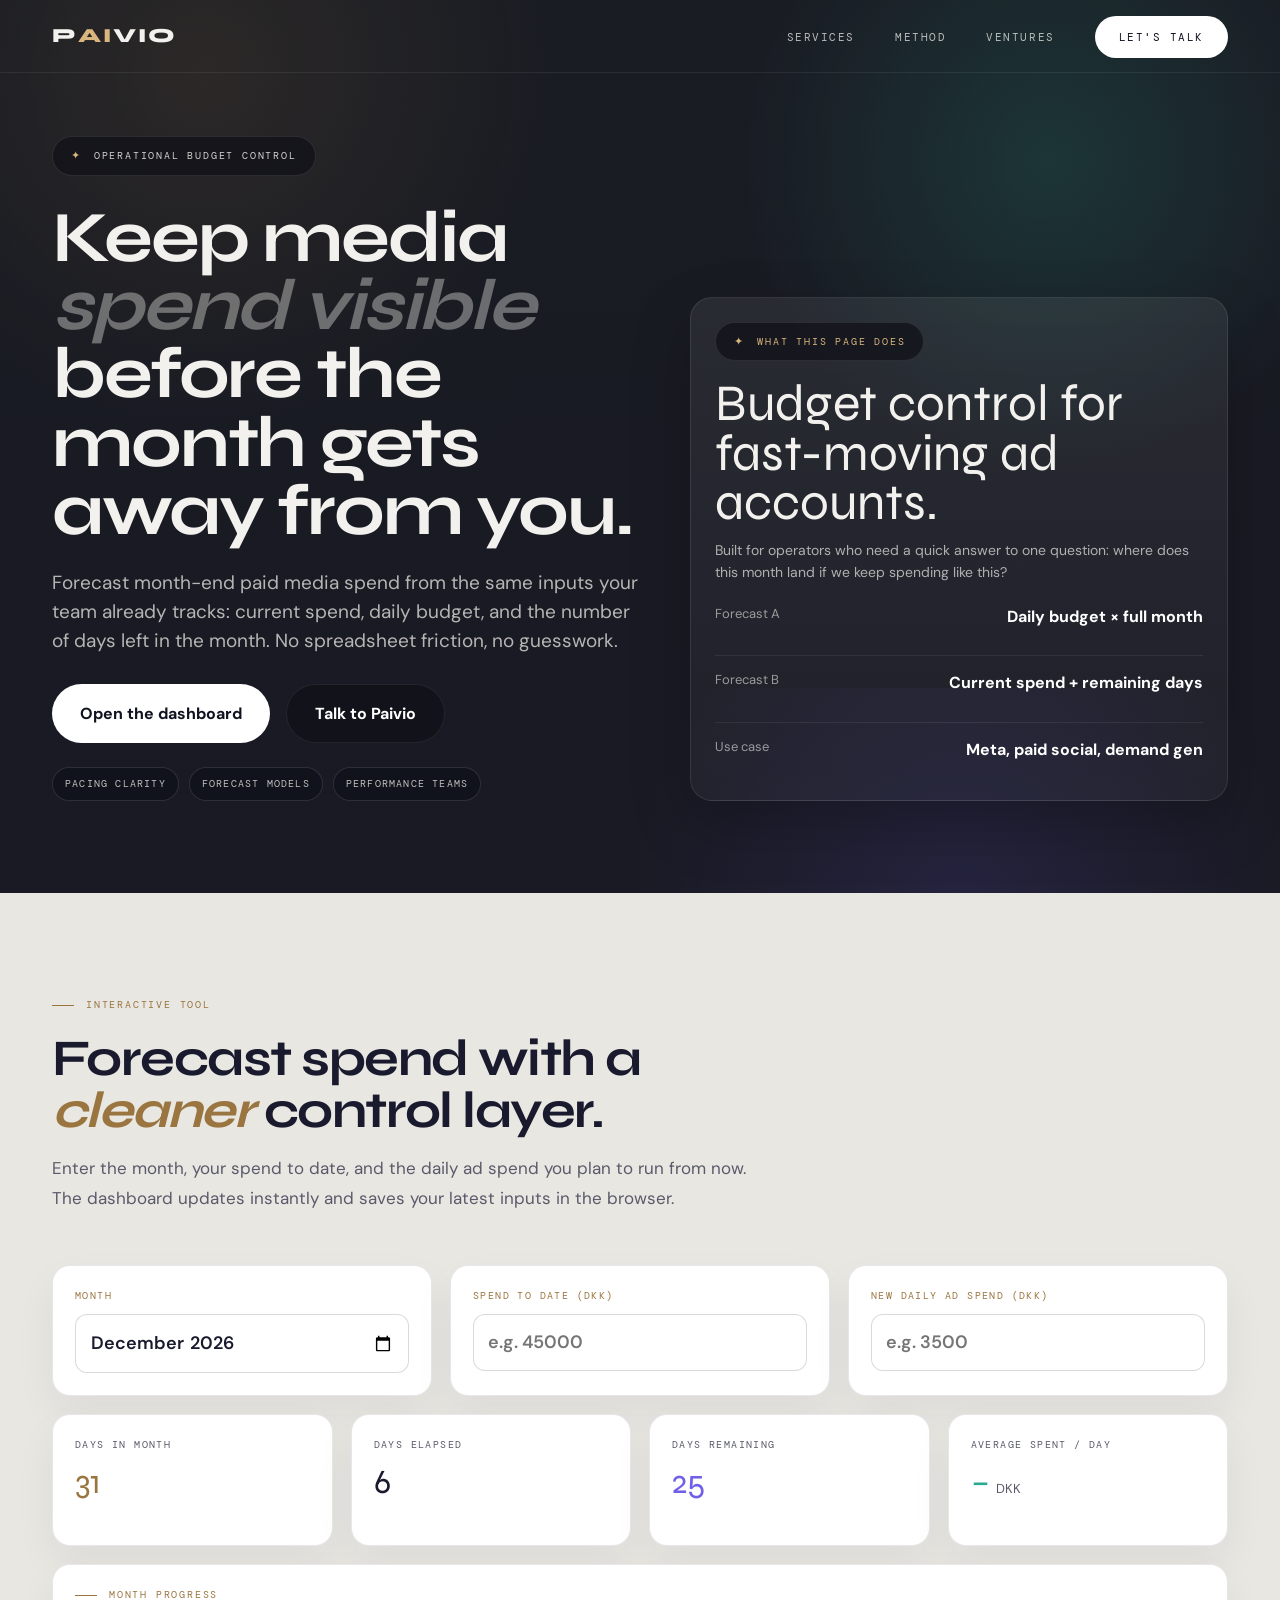
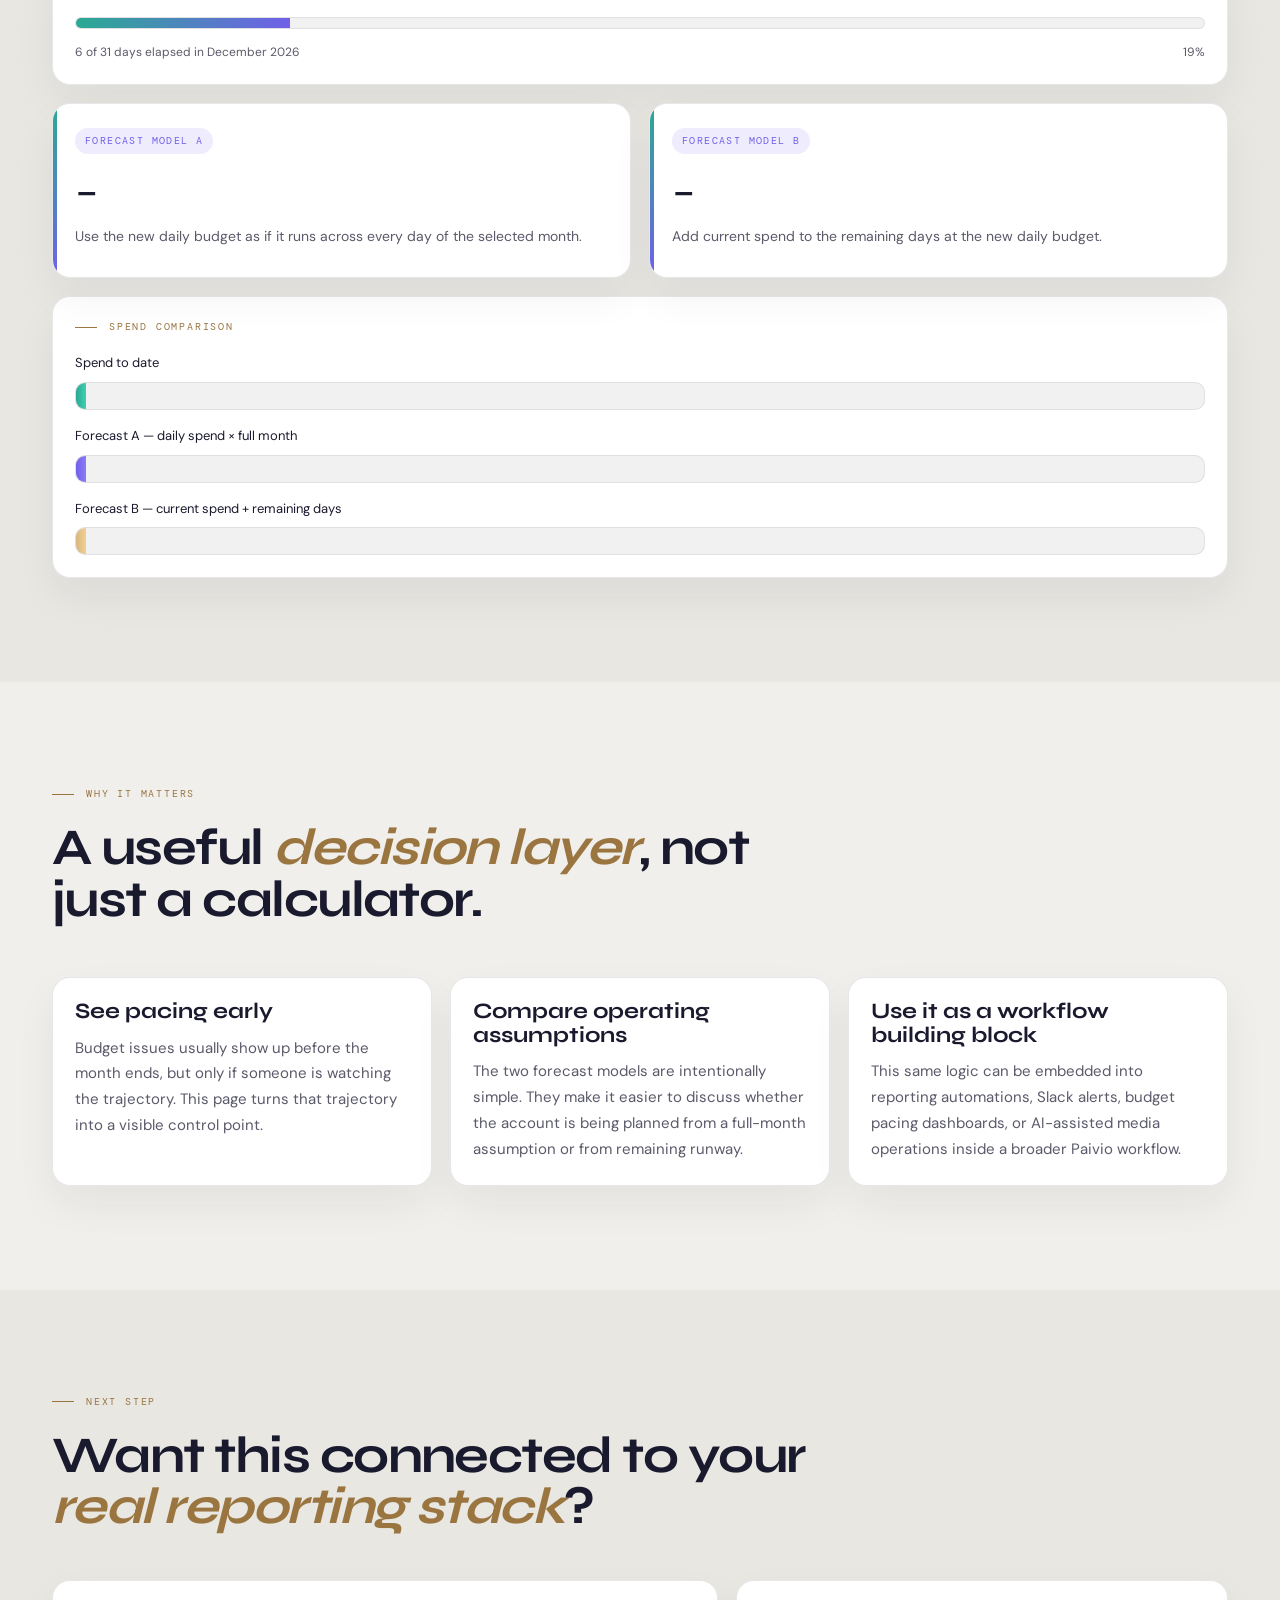
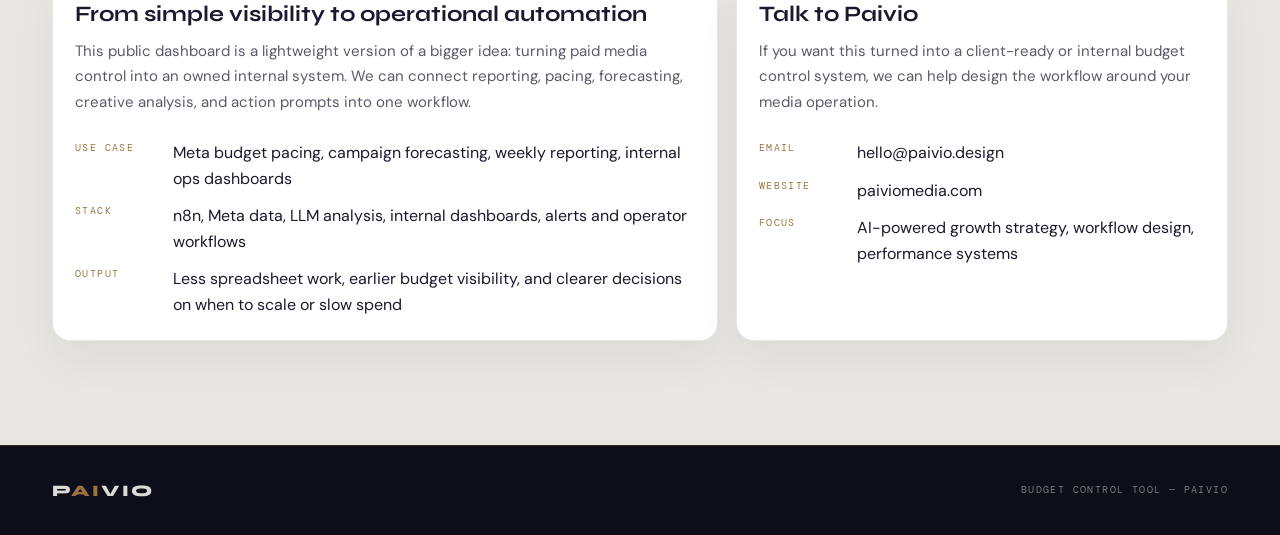
==== budget-control/index.html @ 91449217 "Add branded budget control landing page" ====
<!DOCTYPE html>
<html lang="en">
<head>
<meta charset="UTF-8">
<meta name="viewport" content="width=device-width, initial-scale=1.0">
<title>Budget Control — Paivio</title>
<meta name="description" content="Budget control for performance teams. Forecast month-end spend, compare pacing models, and keep media budgets visible in real time.">
<link rel="preconnect" href="https://fonts.googleapis.com">
<link href="https://fonts.googleapis.com/css2?family=Syne:wght@400;600;700;800&family=DM+Sans:wght@300;400;500;700&family=DM+Mono:wght@300;400&display=swap" rel="stylesheet">
<style>
:root {
  --bg: #f0efeb;
  --surface: #f7f6f1;
  --surface-strong: #ffffff;
  --ink: #1a1a2e;
  --muted: #5a5a6a;
  --line: rgba(26, 26, 46, 0.1);
  --line-strong: rgba(26, 26, 46, 0.16);
  --gold: #9a7540;
  --gold-soft: rgba(154, 117, 64, 0.12);
  --teal: #2aaa92;
  --teal-soft: rgba(42, 170, 146, 0.12);
  --violet: #7060e8;
  --violet-soft: rgba(112, 96, 232, 0.12);
  --rose: #d44f65;
  --rose-soft: rgba(212, 79, 101, 0.12);
  --hero: #10111b;
  --hero-ink: #f2f1ed;
  --hero-muted: rgba(242, 241, 237, 0.72);
}
* { box-sizing: border-box; margin: 0; padding: 0; }
html { scroll-behavior: smooth; }
body {
  font-family: 'DM Sans', sans-serif;
  font-size: 16px;
  line-height: 1.6;
  color: var(--ink);
  background: var(--bg);
}
a { color: inherit; }
nav {
  position: fixed;
  top: 0;
  left: 0;
  right: 0;
  z-index: 200;
  padding: 20px 52px;
  display: flex;
  align-items: center;
  justify-content: space-between;
  border-bottom: 1px solid rgba(242, 241, 237, 0.08);
  transition: background 0.3s, border-color 0.3s, backdrop-filter 0.3s;
}
nav.scrolled {
  background: rgba(240, 239, 235, 0.94);
  backdrop-filter: blur(16px);
  border-color: rgba(0, 0, 0, 0.08);
}
.nav-logo {
  font-family: 'Syne', sans-serif;
  font-weight: 800;
  font-size: 20px;
  letter-spacing: 0.1em;
  text-transform: uppercase;
  text-decoration: none;
  display: flex;
  align-items: center;
}
.logo-rest { color: var(--hero-ink); }
.logo-ai { color: #d9b67d; }
nav.scrolled .logo-rest { color: var(--ink); }
nav.scrolled .logo-ai { color: var(--gold); }
.nav-links {
  list-style: none;
  display: flex;
  align-items: center;
  gap: 40px;
}
.nav-links a {
  font-family: 'DM Mono', monospace;
  font-size: 11px;
  letter-spacing: 0.14em;
  text-transform: uppercase;
  text-decoration: none;
  color: rgba(242, 241, 237, 0.74);
}
.nav-links a:hover { color: #fff; }
nav.scrolled .nav-links a { color: var(--muted); }
nav.scrolled .nav-links a:hover { color: var(--gold); }
.nav-cta {
  background: #fff !important;
  color: #111220 !important;
  padding: 14px 24px;
  border-radius: 999px;
}
.hero {
  min-height: 76vh;
  padding: 136px 52px 92px;
  background:
    radial-gradient(circle at 82% 18%, rgba(42, 170, 146, 0.18), transparent 24%),
    radial-gradient(circle at 16% 8%, rgba(154, 117, 64, 0.14), transparent 26%),
    linear-gradient(180deg, rgba(7, 10, 18, 0.92) 0%, rgba(16, 17, 27, 0.96) 100%);
  color: var(--hero-ink);
  position: relative;
  overflow: hidden;
}
.hero::after {
  content: '';
  position: absolute;
  inset: auto -10% -24% 40%;
  height: 420px;
  background: radial-gradient(circle, rgba(112, 96, 232, 0.14), transparent 68%);
  pointer-events: none;
}
.hero-inner,
.section-inner,
.footer-inner {
  width: 100%;
  max-width: 1280px;
  margin: 0 auto;
  position: relative;
  z-index: 1;
}
.eyebrow,
.section-label {
  font-family: 'DM Mono', monospace;
  font-size: 10px;
  letter-spacing: 0.18em;
  text-transform: uppercase;
}
.eyebrow {
  display: inline-flex;
  align-items: center;
  gap: 12px;
  color: rgba(242, 241, 237, 0.86);
  border: 1px solid rgba(242, 241, 237, 0.1);
  background: rgba(18, 18, 25, 0.76);
  border-radius: 999px;
  padding: 10px 18px;
  margin-bottom: 28px;
}
.eyebrow::before {
  content: '✦';
  color: #d9b67d;
  font-size: 11px;
}
.hero-grid {
  display: grid;
  grid-template-columns: minmax(0, 1.05fr) minmax(320px, 0.95fr);
  gap: 44px;
  align-items: end;
}
.hero-copy h1 {
  font-family: 'Syne', sans-serif;
  font-size: clamp(40px, 5.7vw, 72px);
  line-height: 0.95;
  letter-spacing: -0.03em;
  max-width: 780px;
  margin-bottom: 22px;
}
.hero-copy h1 em {
  font-style: italic;
  color: rgba(242, 241, 237, 0.38);
}
.hero-copy p {
  max-width: 700px;
  font-size: 19px;
  line-height: 1.55;
  color: var(--hero-muted);
  margin-bottom: 28px;
}
.hero-actions {
  display: flex;
  flex-wrap: wrap;
  gap: 16px;
  margin-bottom: 24px;
}
.btn-primary,
.btn-secondary {
  display: inline-flex;
  align-items: center;
  justify-content: center;
  gap: 10px;
  text-decoration: none;
  border-radius: 999px;
  padding: 16px 28px;
  font-weight: 700;
}
.btn-primary {
  background: #fff;
  color: #111220;
}
.btn-secondary {
  background: rgba(18, 18, 25, 0.86);
  color: #fff;
  border: 1px solid rgba(242, 241, 237, 0.08);
}
.hero-notes {
  display: flex;
  flex-wrap: wrap;
  gap: 10px;
}
.note-chip {
  font-family: 'DM Mono', monospace;
  font-size: 10px;
  letter-spacing: 0.12em;
  text-transform: uppercase;
  color: rgba(242, 241, 237, 0.78);
  border: 1px solid rgba(242, 241, 237, 0.12);
  background: rgba(9, 11, 20, 0.42);
  border-radius: 999px;
  padding: 8px 12px;
}
.hero-panel {
  background: linear-gradient(180deg, rgba(255, 255, 255, 0.07), rgba(255, 255, 255, 0.03));
  border: 1px solid rgba(242, 241, 237, 0.1);
  border-radius: 22px;
  padding: 24px;
  box-shadow: 0 24px 60px rgba(0, 0, 0, 0.22);
}
.panel-kicker {
  color: #d9b67d;
  margin-bottom: 14px;
}
.panel-value {
  font-family: 'Syne', sans-serif;
  font-size: clamp(40px, 4vw, 54px);
  line-height: 0.96;
  margin-bottom: 12px;
}
.panel-copy {
  color: rgba(242, 241, 237, 0.68);
  font-size: 14px;
  margin-bottom: 20px;
}
.panel-stack {
  display: grid;
  gap: 12px;
}
.panel-metric {
  display: grid;
  grid-template-columns: 1fr auto;
  gap: 12px;
  padding: 14px 0;
  border-top: 1px solid rgba(242, 241, 237, 0.08);
}
.panel-metric:first-child { border-top: 0; padding-top: 0; }
.panel-metric span:first-child {
  color: rgba(242, 241, 237, 0.58);
  font-size: 13px;
}
.panel-metric span:last-child {
  font-weight: 700;
  color: #fff;
}
.section {
  padding: 104px 52px;
}
.section-alt {
  background: #e8e7e2;
}
.section-label {
  color: var(--gold);
  display: flex;
  align-items: center;
  gap: 12px;
  margin-bottom: 20px;
}
.section-label::before {
  content: '';
  width: 22px;
  height: 1px;
  background: var(--gold);
}
.section-title {
  font-family: 'Syne', sans-serif;
  font-size: clamp(34px, 4vw, 54px);
  line-height: 1;
  letter-spacing: -0.03em;
  max-width: 760px;
}
.section-title em {
  font-style: italic;
  color: var(--gold);
}
.section-intro {
  max-width: 720px;
  margin-top: 18px;
  color: var(--muted);
  font-size: 17px;
  line-height: 1.75;
}
.tool-shell {
  margin-top: 52px;
  display: grid;
  gap: 18px;
}
.grid-3 {
  display: grid;
  grid-template-columns: repeat(3, minmax(0, 1fr));
  gap: 18px;
}
.grid-4 {
  display: grid;
  grid-template-columns: repeat(4, minmax(0, 1fr));
  gap: 18px;
}
.card {
  background: var(--surface-strong);
  border: 1px solid var(--line);
  border-radius: 18px;
  padding: 22px;
  box-shadow: 0 18px 40px rgba(26, 26, 46, 0.06);
}
.card-label {
  display: block;
  font-family: 'DM Mono', monospace;
  font-size: 10px;
  letter-spacing: 0.14em;
  text-transform: uppercase;
  color: var(--gold);
  margin-bottom: 10px;
}
.input {
  width: 100%;
  border: 1px solid var(--line-strong);
  background: #fff;
  border-radius: 12px;
  padding: 13px 14px;
  font: inherit;
  font-size: 18px;
  font-weight: 600;
  color: var(--ink);
  outline: none;
}
.input:focus {
  border-color: var(--teal);
  box-shadow: 0 0 0 4px rgba(42, 170, 146, 0.12);
}
.metric-card {
  min-height: 132px;
}
.metric-k {
  font-family: 'DM Mono', monospace;
  font-size: 10px;
  letter-spacing: 0.14em;
  text-transform: uppercase;
  color: var(--muted);
}
.metric-v {
  font-family: 'Syne', sans-serif;
  font-size: 34px;
  line-height: 1;
  margin-top: 12px;
}
.metric-v.teal { color: var(--teal); }
.metric-v.gold { color: var(--gold); }
.metric-v.violet { color: var(--violet); }
.metric-v.rose { color: var(--rose); }
.metric-u {
  font-size: 13px;
  color: var(--muted);
  margin-left: 6px;
  font-family: 'DM Sans', sans-serif;
}
.progress-card {
  display: grid;
  gap: 14px;
}
.bar {
  height: 12px;
  background: rgba(26, 26, 46, 0.06);
  border-radius: 999px;
  overflow: hidden;
  border: 1px solid rgba(26, 26, 46, 0.08);
}
.bar > span {
  display: block;
  height: 100%;
  width: 0;
  background: linear-gradient(90deg, var(--teal), var(--violet));
  transition: width 0.35s ease;
}
.progress-meta {
  display: flex;
  justify-content: space-between;
  gap: 16px;
  font-size: 12px;
  color: var(--muted);
}
.forecast-grid {
  display: grid;
  grid-template-columns: repeat(2, minmax(0, 1fr));
  gap: 18px;
}
.forecast-card {
  position: relative;
  overflow: hidden;
}
.forecast-card::before {
  content: '';
  position: absolute;
  inset: 0 auto 0 0;
  width: 4px;
  background: linear-gradient(180deg, var(--teal), var(--violet));
}
.model-pill {
  display: inline-block;
  font-family: 'DM Mono', monospace;
  font-size: 10px;
  letter-spacing: 0.14em;
  text-transform: uppercase;
  color: var(--violet);
  background: var(--violet-soft);
  border-radius: 999px;
  padding: 5px 10px;
  margin-bottom: 18px;
}
.forecast-value {
  font-family: 'Syne', sans-serif;
  font-size: 42px;
  line-height: 0.96;
  margin-bottom: 12px;
}
.forecast-copy,
.forecast-formula {
  color: var(--muted);
  font-size: 14px;
  line-height: 1.6;
}
.forecast-formula {
  margin-top: 8px;
}
.compare-card .compare-row + .compare-row { margin-top: 16px; }
.compare-label {
  font-size: 13px;
  color: var(--ink);
  margin-bottom: 8px;
}
.compare-track {
  height: 28px;
  border-radius: 10px;
  background: rgba(26, 26, 46, 0.06);
  overflow: hidden;
  border: 1px solid rgba(26, 26, 46, 0.08);
}
.compare-fill {
  height: 100%;
  width: 0;
  display: flex;
  align-items: center;
  justify-content: flex-end;
  padding-right: 10px;
  font-size: 12px;
  font-weight: 700;
  transition: width 0.4s ease;
}
.compare-fill.c1 { background: linear-gradient(90deg, #2aaa92, #3ecfb2); color: #08241f; }
.compare-fill.c2 { background: linear-gradient(90deg, #7060e8, #8b7cf8); color: #fff; }
.compare-fill.c3 { background: linear-gradient(90deg, #d9b67d, #f0cf94); color: #3d2c14; }
.info-grid {
  margin-top: 52px;
  display: grid;
  grid-template-columns: repeat(3, minmax(0, 1fr));
  gap: 18px;
}
.info-card h3,
.contact-card h3 {
  font-family: 'Syne', sans-serif;
  font-size: 22px;
  line-height: 1.08;
  margin-bottom: 12px;
}
.info-card p,
.contact-card p {
  color: var(--muted);
  font-size: 15px;
  line-height: 1.72;
}
.contact-grid {
  margin-top: 48px;
  display: grid;
  grid-template-columns: minmax(0, 1.15fr) minmax(320px, 0.85fr);
  gap: 18px;
}
.contact-card {
  min-height: 100%;
}
.contact-lines {
  margin-top: 24px;
  display: grid;
  gap: 12px;
}
.contact-line {
  display: grid;
  grid-template-columns: 84px 1fr;
  gap: 14px;
  align-items: start;
}
.contact-line span:first-child {
  font-family: 'DM Mono', monospace;
  font-size: 10px;
  letter-spacing: 0.14em;
  text-transform: uppercase;
  color: var(--gold);
}
.contact-line a {
  text-decoration: none;
}
.footer {
  background: #0e0e1a;
  color: rgba(242, 241, 237, 0.48);
  border-top: 1px solid rgba(176, 141, 87, 0.2);
  padding: 32px 52px;
}
.footer-inner {
  display: flex;
  align-items: center;
  justify-content: space-between;
  gap: 24px;
}
.footer-mark {
  font-family: 'Syne', sans-serif;
  font-weight: 800;
  font-size: 16px;
  letter-spacing: 0.12em;
  text-transform: uppercase;
}
.footer-mark .r { color: rgba(242, 241, 237, 0.9); }
.footer-mark .a { color: var(--gold); }
.footer-copy {
  font-family: 'DM Mono', monospace;
  font-size: 10px;
  letter-spacing: 0.14em;
  text-transform: uppercase;
}
@media (max-width: 1024px) {
  .hero-grid,
  .contact-grid,
  .forecast-grid,
  .grid-3,
  .grid-4,
  .info-grid {
    grid-template-columns: 1fr;
  }
}
@media (max-width: 900px) {
  nav { padding: 16px 24px; }
  .nav-links { display: none; }
  .hero, .section { padding-left: 24px; padding-right: 24px; }
  .hero { padding-top: 112px; }
  .footer { padding: 28px 24px; }
  .hero-actions { flex-direction: column; align-items: flex-start; }
  .footer-inner { flex-direction: column; align-items: flex-start; }
  .contact-line { grid-template-columns: 1fr; gap: 4px; }
}
</style>
</head>
<body>
<nav id="nav">
  <a href="/" class="nav-logo">
    <span class="logo-rest">P</span><span class="logo-ai">AI</span><span class="logo-rest">VIO</span>
  </a>
  <ul class="nav-links">
    <li><a href="/#services">Services</a></li>
    <li><a href="/#method">Method</a></li>
    <li><a href="/#ventures">Ventures</a></li>
    <li><a href="/#contact" class="nav-cta">Let's talk</a></li>
  </ul>
</nav>

<section class="hero">
  <div class="hero-inner hero-grid">
    <div class="hero-copy">
      <div class="eyebrow">Operational Budget Control</div>
      <h1>Keep media <em>spend visible</em> before the month gets away from you.</h1>
      <p>Forecast month-end paid media spend from the same inputs your team already tracks: current spend, daily budget, and the number of days left in the month. No spreadsheet friction, no guesswork.</p>
      <div class="hero-actions">
        <a href="#calculator" class="btn-primary">Open the dashboard</a>
        <a href="/#contact" class="btn-secondary">Talk to Paivio</a>
      </div>
      <div class="hero-notes">
        <span class="note-chip">Pacing clarity</span>
        <span class="note-chip">Forecast models</span>
        <span class="note-chip">Performance teams</span>
      </div>
    </div>
    <div class="hero-panel">
      <div class="panel-kicker eyebrow" style="margin-bottom: 18px;">What this page does</div>
      <div class="panel-value">Budget control for fast-moving ad accounts.</div>
      <p class="panel-copy">Built for operators who need a quick answer to one question: where does this month land if we keep spending like this?</p>
      <div class="panel-stack">
        <div class="panel-metric"><span>Forecast A</span><span>Daily budget × full month</span></div>
        <div class="panel-metric"><span>Forecast B</span><span>Current spend + remaining days</span></div>
        <div class="panel-metric"><span>Use case</span><span>Meta, paid social, demand gen</span></div>
      </div>
    </div>
  </div>
</section>

<section class="section section-alt" id="calculator">
  <div class="section-inner">
    <div class="section-label">Interactive Tool</div>
    <h2 class="section-title">Forecast spend with a <em>cleaner</em> control layer.</h2>
    <p class="section-intro">Enter the month, your spend to date, and the daily ad spend you plan to run from now. The dashboard updates instantly and saves your latest inputs in the browser.</p>

    <div class="tool-shell">
      <div class="grid-3">
        <div class="card">
          <label class="card-label" for="month">Month</label>
          <input class="input" type="month" id="month">
        </div>
        <div class="card">
          <label class="card-label" for="spent">Spend to date (DKK)</label>
          <input class="input" type="number" id="spent" min="0" step="100" placeholder="e.g. 45000">
        </div>
        <div class="card">
          <label class="card-label" for="daily">New daily ad spend (DKK)</label>
          <input class="input" type="number" id="daily" min="0" step="100" placeholder="e.g. 3500">
        </div>
      </div>

      <div class="grid-4">
        <div class="card metric-card">
          <div class="metric-k">Days in month</div>
          <div class="metric-v gold" id="daysTotal">–</div>
        </div>
        <div class="card metric-card">
          <div class="metric-k">Days elapsed</div>
          <div class="metric-v" id="daysGone">–</div>
        </div>
        <div class="card metric-card">
          <div class="metric-k">Days remaining</div>
          <div class="metric-v violet" id="daysLeft">–</div>
        </div>
        <div class="card metric-card">
          <div class="metric-k">Average spent / day</div>
          <div class="metric-v teal"><span id="perDay">–</span><span class="metric-u">DKK</span></div>
        </div>
      </div>

      <div class="card progress-card">
        <div class="section-label" style="margin-bottom: 0;">Month Progress</div>
        <div class="bar"><span id="progFill"></span></div>
        <div class="progress-meta"><span id="progText">Select a month to begin</span><span id="progPct"></span></div>
      </div>

      <div class="forecast-grid">
        <div class="card forecast-card">
          <span class="model-pill">Forecast Model A</span>
          <div class="forecast-value" id="projA">–</div>
          <p class="forecast-copy">Use the new daily budget as if it runs across every day of the selected month.</p>
          <p class="forecast-formula" id="projAformula"></p>
        </div>
        <div class="card forecast-card">
          <span class="model-pill">Forecast Model B</span>
          <div class="forecast-value" id="projB">–</div>
          <p class="forecast-copy">Add current spend to the remaining days at the new daily budget.</p>
          <p class="forecast-formula" id="projBformula"></p>
        </div>
      </div>

      <div class="card compare-card">
        <div class="section-label" style="margin-bottom: 18px;">Spend Comparison</div>
        <div class="compare-row">
          <div class="compare-label">Spend to date</div>
          <div class="compare-track"><div class="compare-fill c1" id="barSpent"></div></div>
        </div>
        <div class="compare-row">
          <div class="compare-label">Forecast A — daily spend × full month</div>
          <div class="compare-track"><div class="compare-fill c2" id="barA"></div></div>
        </div>
        <div class="compare-row">
          <div class="compare-label">Forecast B — current spend + remaining days</div>
          <div class="compare-track"><div class="compare-fill c3" id="barB"></div></div>
        </div>
      </div>
    </div>
  </div>
</section>

<section class="section">
  <div class="section-inner">
    <div class="section-label">Why It Matters</div>
    <h2 class="section-title">A useful <em>decision layer</em>, not just a calculator.</h2>
    <div class="info-grid">
      <div class="card info-card">
        <h3>See pacing early</h3>
        <p>Budget issues usually show up before the month ends, but only if someone is watching the trajectory. This page turns that trajectory into a visible control point.</p>
      </div>
      <div class="card info-card">
        <h3>Compare operating assumptions</h3>
        <p>The two forecast models are intentionally simple. They make it easier to discuss whether the account is being planned from a full-month assumption or from remaining runway.</p>
      </div>
      <div class="card info-card">
        <h3>Use it as a workflow building block</h3>
        <p>This same logic can be embedded into reporting automations, Slack alerts, budget pacing dashboards, or AI-assisted media operations inside a broader Paivio workflow.</p>
      </div>
    </div>
  </div>
</section>

<section class="section section-alt">
  <div class="section-inner">
    <div class="section-label">Next Step</div>
    <h2 class="section-title">Want this connected to your <em>real reporting stack</em>?</h2>
    <div class="contact-grid">
      <div class="card contact-card">
        <h3>From simple visibility to operational automation</h3>
        <p>This public dashboard is a lightweight version of a bigger idea: turning paid media control into an owned internal system. We can connect reporting, pacing, forecasting, creative analysis, and action prompts into one workflow.</p>
        <div class="contact-lines">
          <div class="contact-line"><span>Use case</span><span>Meta budget pacing, campaign forecasting, weekly reporting, internal ops dashboards</span></div>
          <div class="contact-line"><span>Stack</span><span>n8n, Meta data, LLM analysis, internal dashboards, alerts and operator workflows</span></div>
          <div class="contact-line"><span>Output</span><span>Less spreadsheet work, earlier budget visibility, and clearer decisions on when to scale or slow spend</span></div>
        </div>
      </div>
      <div class="card contact-card">
        <h3>Talk to Paivio</h3>
        <p>If you want this turned into a client-ready or internal budget control system, we can help design the workflow around your media operation.</p>
        <div class="contact-lines">
          <div class="contact-line"><span>Email</span><a href="mailto:hello@paivio.design">hello@paivio.design</a></div>
          <div class="contact-line"><span>Website</span><a href="/">paiviomedia.com</a></div>
          <div class="contact-line"><span>Focus</span><span>AI-powered growth strategy, workflow design, performance systems</span></div>
        </div>
      </div>
    </div>
  </div>
</section>

<footer class="footer">
  <div class="footer-inner">
    <div class="footer-mark"><span class="r">P</span><span class="a">AI</span><span class="r">VIO</span></div>
    <div class="footer-copy">Budget Control Tool — Paivio</div>
  </div>
</footer>

<script>
const $ = id => document.getElementById(id);
const fmt = n => isFinite(n) ? Math.round(n).toLocaleString('da-DK') : '–';
const monthNames = ['January','February','March','April','May','June','July','August','September','October','November','December'];
const today = new Date();
const store = key => { try { return localStorage.getItem(key); } catch (e) { return null; } };
const save = (key, value) => { try { localStorage.setItem(key, value); } catch (e) {} };
function daysInMonth(year, monthIndex) { return new Date(year, monthIndex + 1, 0).getDate(); }
function compute() {
  const monthValue = $('month').value;
  const spent = parseFloat($('spent').value);
  const daily = parseFloat($('daily').value);
  save('bc_month', monthValue);
  save('bc_spent', $('spent').value);
  save('bc_daily', $('daily').value);
  if (!monthValue) return;
  const [year, month] = monthValue.split('-').map(Number);
  const monthIndex = month - 1;
  const total = daysInMonth(year, monthIndex);
  const isSameMonth = year === today.getFullYear() && monthIndex === today.getMonth();
  const isPastMonth = year < today.getFullYear() || (year === today.getFullYear() && monthIndex < today.getMonth());
  let elapsed = 0;
  if (isSameMonth) elapsed = today.getDate();
  else if (isPastMonth) elapsed = total;
  const remaining = total - elapsed;
  $('daysTotal').textContent = total;
  $('daysGone').textContent = elapsed;
  $('daysLeft').textContent = remaining;
  const perDay = isFinite(spent) && elapsed > 0 ? spent / elapsed : NaN;
  $('perDay').textContent = isFinite(perDay) ? fmt(perDay) : '–';
  const pct = total ? Math.round((elapsed / total) * 100) : 0;
  $('progFill').style.width = pct + '%';
  $('progPct').textContent = pct + '%';
  $('progText').textContent = `${elapsed} of ${total} days elapsed in ${monthNames[monthIndex]} ${year}`;
  const projA = isFinite(daily) ? daily * total : NaN;
  const projB = isFinite(spent) && isFinite(daily) ? spent + (daily * remaining) : NaN;
  $('projA').textContent = isFinite(projA) ? fmt(projA) + ' DKK' : '–';
  $('projB').textContent = isFinite(projB) ? fmt(projB) + ' DKK' : '–';
  $('projAformula').textContent = isFinite(daily) ? `${fmt(daily)} DKK × ${total} days` : '';
  $('projBformula').textContent = isFinite(spent) && isFinite(daily) ? `${fmt(spent)} DKK + ${fmt(daily)} DKK × ${remaining} days` : '';
  const values = [isFinite(spent) ? spent : 0, isFinite(projA) ? projA : 0, isFinite(projB) ? projB : 0];
  const max = Math.max(...values, 1);
  const setBar = (el, val) => {
    el.style.width = Math.max((val / max) * 100, 0) + '%';
    el.textContent = val > 0 ? fmt(val) + ' DKK' : '';
  };
  setBar($('barSpent'), values[0]);
  setBar($('barA'), values[1]);
  setBar($('barB'), values[2]);
}
$('month').value = store('bc_month') || `${today.getFullYear()}-${String(today.getMonth() + 1).padStart(2, '0')}`;
if (store('bc_spent') !== null) $('spent').value = store('bc_spent');
if (store('bc_daily') !== null) $('daily').value = store('bc_daily');
['month', 'spent', 'daily'].forEach(id => $(id).addEventListener('input', compute));
compute();
window.addEventListener('scroll', () => document.getElementById('nav').classList.toggle('scrolled', scrollY > 60));
</script>
</body>
</html>
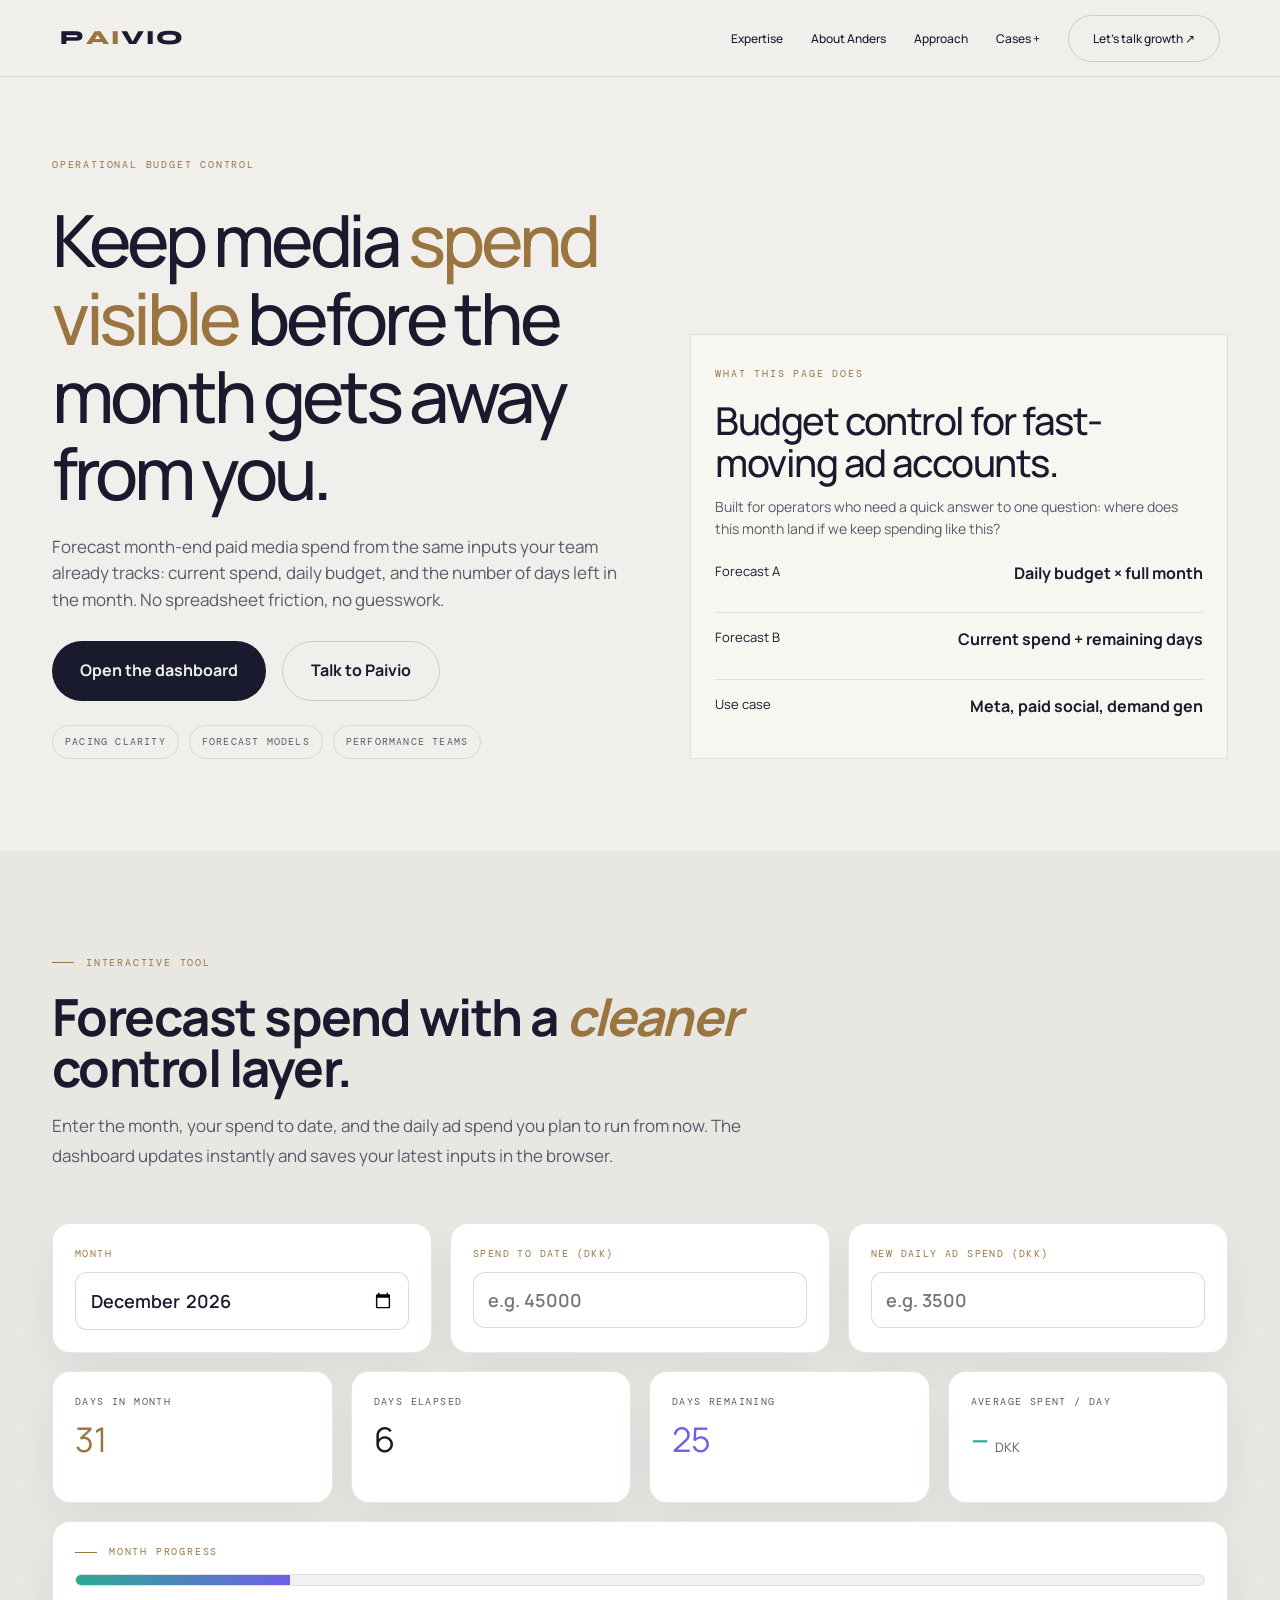
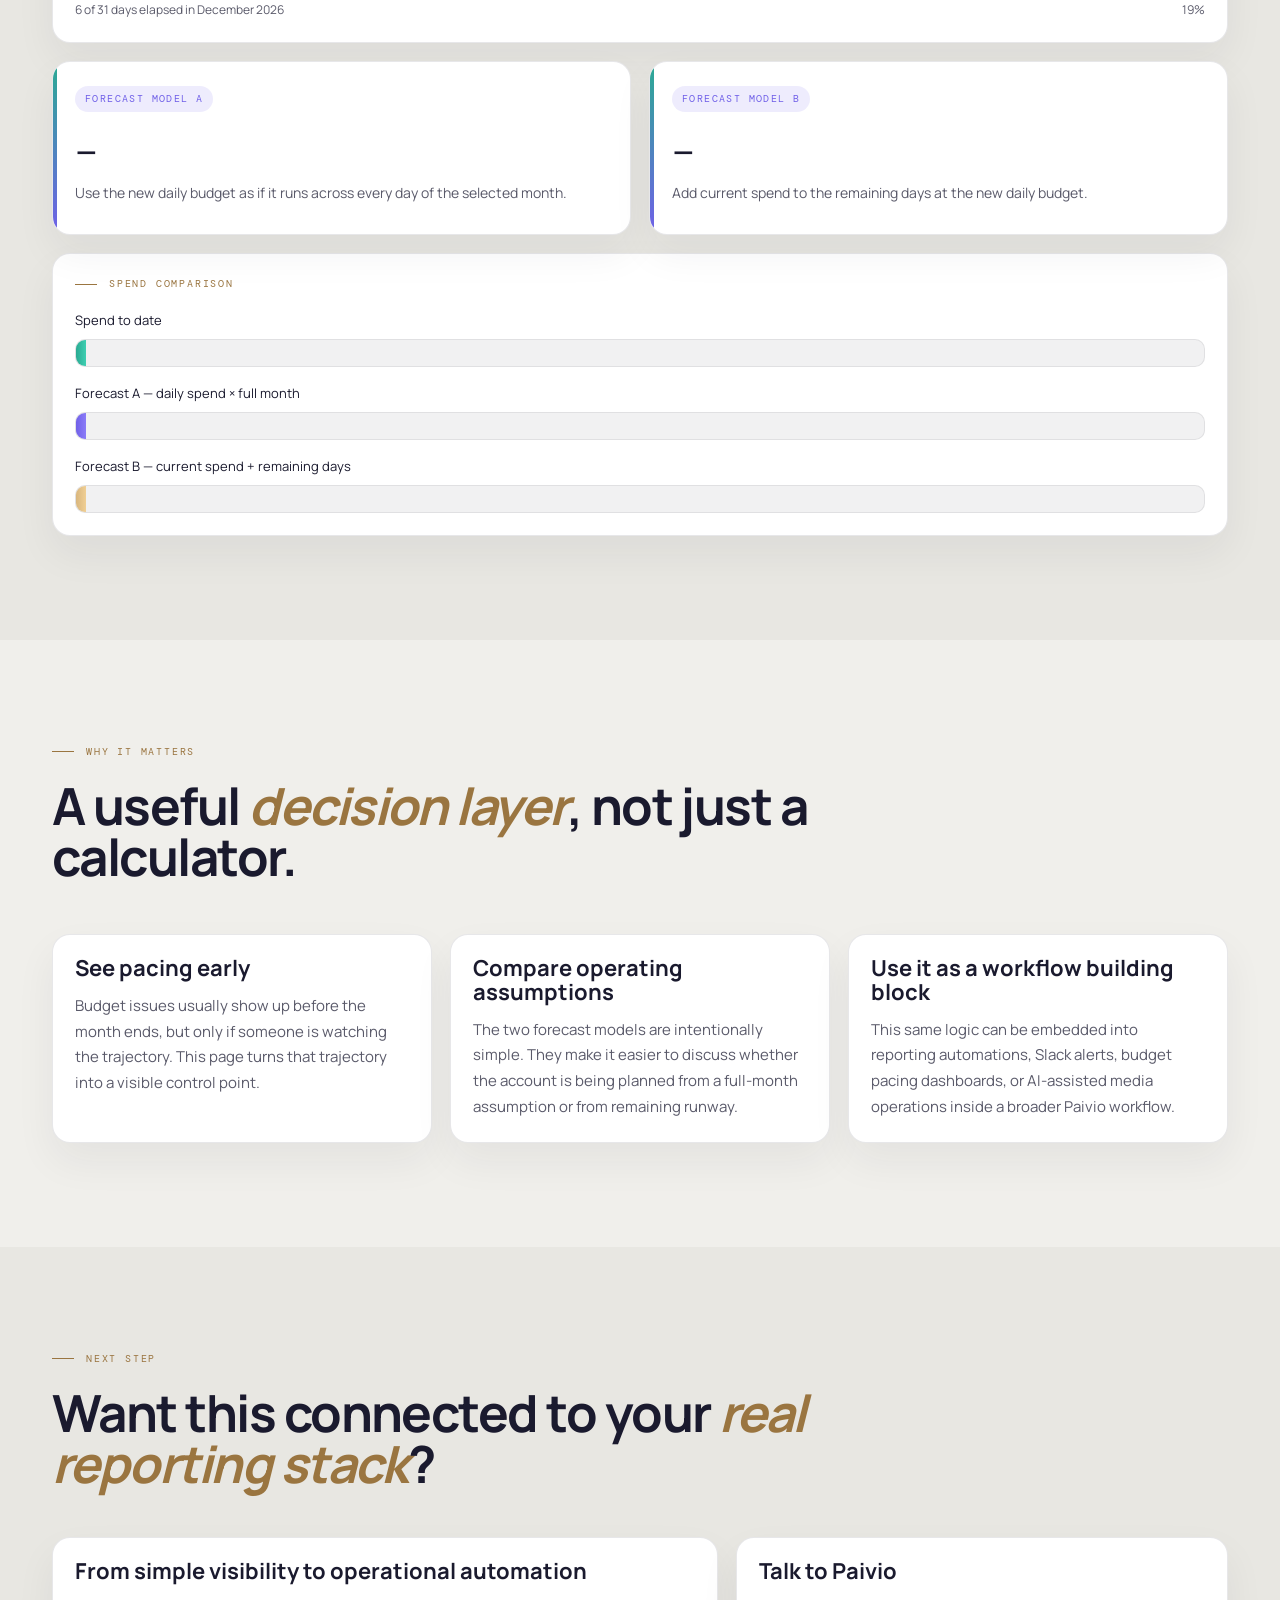
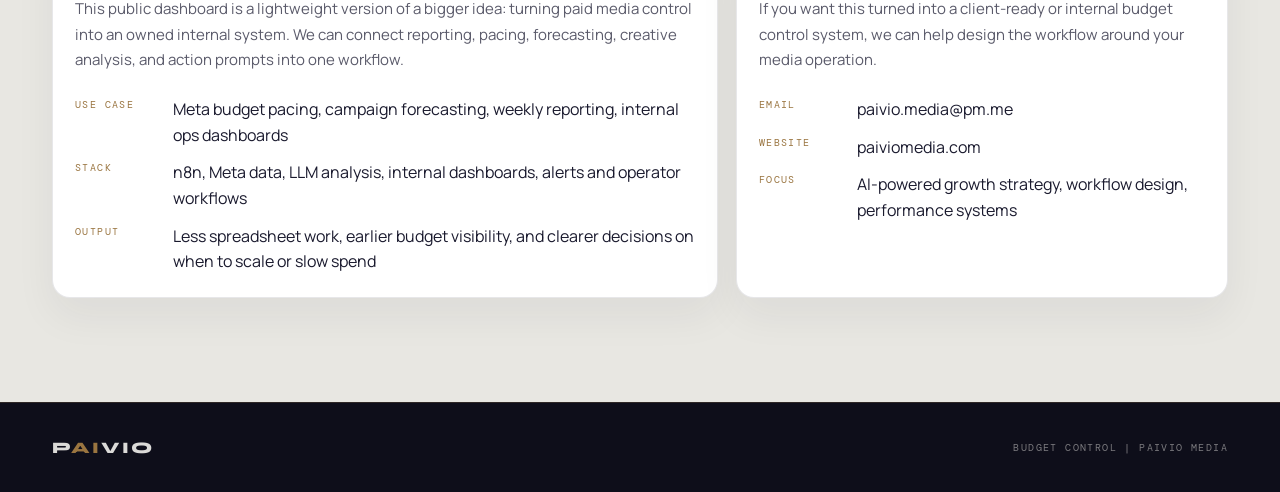
==== commit 9568905d: "Align Budget Control navigation, typography and contact details with Paivio Media" ====
--- a/budget-control/index.html
+++ b/budget-control/index.html
@@ -3,10 +3,10 @@
 <head>
 <meta charset="UTF-8">
 <meta name="viewport" content="width=device-width, initial-scale=1.0">
-<title>Budget Control — Paivio</title>
+<title>Budget Control | Paivio Media</title>
 <meta name="description" content="Budget control for performance teams. Forecast month-end spend, compare pacing models, and keep media budgets visible in real time.">
 <link rel="preconnect" href="https://fonts.googleapis.com">
-<link href="https://fonts.googleapis.com/css2?family=Syne:wght@400;600;700;800&family=DM+Sans:wght@300;400;500;700&family=DM+Mono:wght@300;400&display=swap" rel="stylesheet">
+<link href="https://fonts.googleapis.com/css2?family=Syne:wght@800&family=Manrope:wght@400;500;600;700;800&family=DM+Mono:wght@300;400&display=swap" rel="stylesheet">
 <style>
 :root {
   --bg: #f0efeb;
@@ -31,7 +31,7 @@
 * { box-sizing: border-box; margin: 0; padding: 0; }
 html { scroll-behavior: smooth; }
 body {
-  font-family: 'DM Sans', sans-serif;
+  font-family: 'Manrope', sans-serif;
   font-size: 16px;
   line-height: 1.6;
   color: var(--ink);
@@ -57,7 +57,7 @@
   border-color: rgba(0, 0, 0, 0.08);
 }
 .nav-logo {
-  font-family: 'Syne', sans-serif;
+  font-family: 'Manrope', sans-serif;
   font-weight: 800;
   font-size: 20px;
   letter-spacing: 0.1em;
@@ -151,7 +151,7 @@
   align-items: end;
 }
 .hero-copy h1 {
-  font-family: 'Syne', sans-serif;
+  font-family: 'Manrope', sans-serif;
   font-size: clamp(40px, 5.7vw, 72px);
   line-height: 0.95;
   letter-spacing: -0.03em;
@@ -223,7 +223,7 @@
   margin-bottom: 14px;
 }
 .panel-value {
-  font-family: 'Syne', sans-serif;
+  font-family: 'Manrope', sans-serif;
   font-size: clamp(40px, 4vw, 54px);
   line-height: 0.96;
   margin-bottom: 12px;
@@ -273,7 +273,7 @@
   background: var(--gold);
 }
 .section-title {
-  font-family: 'Syne', sans-serif;
+  font-family: 'Manrope', sans-serif;
   font-size: clamp(34px, 4vw, 54px);
   line-height: 1;
   letter-spacing: -0.03em;
@@ -348,7 +348,7 @@
   color: var(--muted);
 }
 .metric-v {
-  font-family: 'Syne', sans-serif;
+  font-family: 'Manrope', sans-serif;
   font-size: 34px;
   line-height: 1;
   margin-top: 12px;
@@ -361,7 +361,7 @@
   font-size: 13px;
   color: var(--muted);
   margin-left: 6px;
-  font-family: 'DM Sans', sans-serif;
+  font-family: 'Manrope', sans-serif;
 }
 .progress-card {
   display: grid;
@@ -417,7 +417,7 @@
   margin-bottom: 18px;
 }
 .forecast-value {
-  font-family: 'Syne', sans-serif;
+  font-family: 'Manrope', sans-serif;
   font-size: 42px;
   line-height: 0.96;
   margin-bottom: 12px;
@@ -466,7 +466,7 @@
 }
 .info-card h3,
 .contact-card h3 {
-  font-family: 'Syne', sans-serif;
+  font-family: 'Manrope', sans-serif;
   font-size: 22px;
   line-height: 1.08;
   margin-bottom: 12px;
@@ -520,7 +520,7 @@
   gap: 24px;
 }
 .footer-mark {
-  font-family: 'Syne', sans-serif;
+  font-family: 'Manrope', sans-serif;
   font-weight: 800;
   font-size: 16px;
   letter-spacing: 0.12em;
@@ -555,17 +555,45 @@
   .contact-line { grid-template-columns: 1fr; gap: 4px; }
 }
 </style>
+<link rel="icon" href="/favicon.png" type="image/png">
+<link rel="apple-touch-icon" href="/apple-touch-icon.png">
+<link rel="canonical" href="https://paiviomedia.com/budget-control/">
+<style>
+/* Shared Paivio identity; calculator status colours remain functional. */
+nav,nav.scrolled{background:rgba(240,239,235,.97);border-bottom:1px solid var(--line);padding:22px max(24px,calc((100vw - 1160px)/2));gap:24px}
+.nav-logo,.footer-mark{font-family:'Syne',sans-serif;font-weight:800;text-decoration:none}
+nav .logo-rest,nav.scrolled .logo-rest{color:var(--ink)}
+nav .logo-ai{color:var(--gold)}
+.nav-links{gap:28px}
+.nav-links a,.nav-cases summary{font:500 12px 'Manrope',sans-serif;letter-spacing:0;text-transform:none;color:var(--ink);cursor:pointer}
+.nav-links a:hover,.nav-cases summary:hover{color:var(--gold)}
+.nav-cta{background:transparent!important;border:1px solid var(--line-strong);color:var(--ink)!important}
+.nav-cases{position:relative}.nav-cases summary{list-style:none}.nav-cases summary::-webkit-details-marker{display:none}.nav-cases summary:after{content:' +'}
+.case-dropdown{position:absolute;right:0;top:30px;min-width:230px;padding:20px;background:var(--bg);border:1px solid var(--line);box-shadow:0 10px 30px rgba(26,26,46,.08)}
+.nav-menu{display:none;background:none;border:0;font:500 14px 'Manrope',sans-serif;color:var(--ink)}
+a:focus-visible,button:focus-visible,summary:focus-visible,input:focus-visible{outline:3px solid var(--gold);outline-offset:4px}
+.hero{background:var(--bg);color:var(--ink);min-height:0;padding-top:150px}
+.hero:after{display:none}.hero-copy h1{font-weight:500;line-height:1.08;letter-spacing:-.06em}.hero-copy h1 em{color:var(--gold);font-style:normal}.hero-copy p{color:var(--muted);font-size:17px}
+.eyebrow{color:var(--gold);background:none;border:0;border-radius:0;padding:0}.eyebrow:before{display:none}
+.btn-primary{background:var(--ink);color:var(--bg)}.btn-secondary{background:transparent;color:var(--ink);border:1px solid var(--line-strong)}
+.note-chip{background:none;color:var(--muted);border-color:var(--line)}
+.hero-panel{background:var(--surface);border-color:var(--line);border-radius:0;box-shadow:none}.panel-value{font-weight:500;line-height:1.1;font-size:clamp(30px,3vw,44px);letter-spacing:-.04em}.panel-copy{color:var(--muted)}.panel-metric{border-color:var(--line)}.panel-metric span:first-child,.panel-metric span:last-child{color:var(--ink)}
+@media(max-width:800px){nav,nav.scrolled{padding:18px 24px;flex-wrap:wrap}.nav-menu{display:block;margin-left:auto}.nav-links{display:none;width:100%;flex-direction:column;align-items:flex-start;gap:22px;padding:10px 0 18px}.nav-links.open{display:flex}.case-dropdown{position:static;margin-top:12px;box-shadow:none}.hero{padding-top:118px}}
+@media(prefers-reduced-motion:reduce){html{scroll-behavior:auto}*,*:before,*:after{transition:none!important}}
+</style>
 </head>
 <body>
-<nav id="nav">
-  <a href="/" class="nav-logo">
+<nav id="nav" aria-label="Main navigation">
+  <a href="/" class="nav-logo" aria-label="Paivio home">
     <span class="logo-rest">P</span><span class="logo-ai">AI</span><span class="logo-rest">VIO</span>
   </a>
-  <ul class="nav-links">
-    <li><a href="/#services">Services</a></li>
-    <li><a href="/#method">Method</a></li>
-    <li><a href="/#ventures">Ventures</a></li>
-    <li><a href="/#contact" class="nav-cta">Let's talk</a></li>
+  <button class="nav-menu" aria-expanded="false" aria-controls="budget-navigation">Menu <span aria-hidden="true">+</span></button>
+  <ul class="nav-links" id="budget-navigation">
+    <li><a href="/#expertise">Expertise</a></li>
+    <li><a href="/#about">About Anders</a></li>
+    <li><a href="/#approach">Approach</a></li>
+    <li><details class="nav-cases"><summary>Cases</summary><div class="case-dropdown"><a href="/cases/top-funnel/">Same budget. Better leads. ↗</a></div></details></li>
+    <li><a href="/#contact" class="nav-cta">Let's talk growth ↗</a></li>
   </ul>
 </nav>
 
@@ -718,7 +746,7 @@
         <h3>Talk to Paivio</h3>
         <p>If you want this turned into a client-ready or internal budget control system, we can help design the workflow around your media operation.</p>
         <div class="contact-lines">
-          <div class="contact-line"><span>Email</span><a href="mailto:hello@paivio.design">hello@paivio.design</a></div>
+          <div class="contact-line"><span>Email</span><a href="mailto:paivio.media@pm.me">paivio.media@pm.me</a></div>
           <div class="contact-line"><span>Website</span><a href="/">paiviomedia.com</a></div>
           <div class="contact-line"><span>Focus</span><span>AI-powered growth strategy, workflow design, performance systems</span></div>
         </div>
@@ -729,8 +757,8 @@
 
 <footer class="footer">
   <div class="footer-inner">
-    <div class="footer-mark"><span class="r">P</span><span class="a">AI</span><span class="r">VIO</span></div>
-    <div class="footer-copy">Budget Control Tool — Paivio</div>
+    <a href="/" class="footer-mark" aria-label="Paivio home"><span class="r">P</span><span class="a">AI</span><span class="r">VIO</span></a>
+    <div class="footer-copy">Budget Control | Paivio Media</div>
   </div>
 </footer>
 
@@ -791,5 +819,14 @@
 compute();
 window.addEventListener('scroll', () => document.getElementById('nav').classList.toggle('scrolled', scrollY > 60));
 </script>
+<script>
+const navMenu=document.querySelector('.nav-menu');
+const navLinks=document.getElementById('budget-navigation');
+navMenu.addEventListener('click',()=>{
+ const open=navMenu.getAttribute('aria-expanded')!=='true';
+ navMenu.setAttribute('aria-expanded',String(open));navLinks.classList.toggle('open',open);
+});
+navLinks.addEventListener('keydown',event=>{if(event.key==='Escape'){navMenu.setAttribute('aria-expanded','false');navLinks.classList.remove('open');navMenu.focus();}});
+</script>
 </body>
 </html>
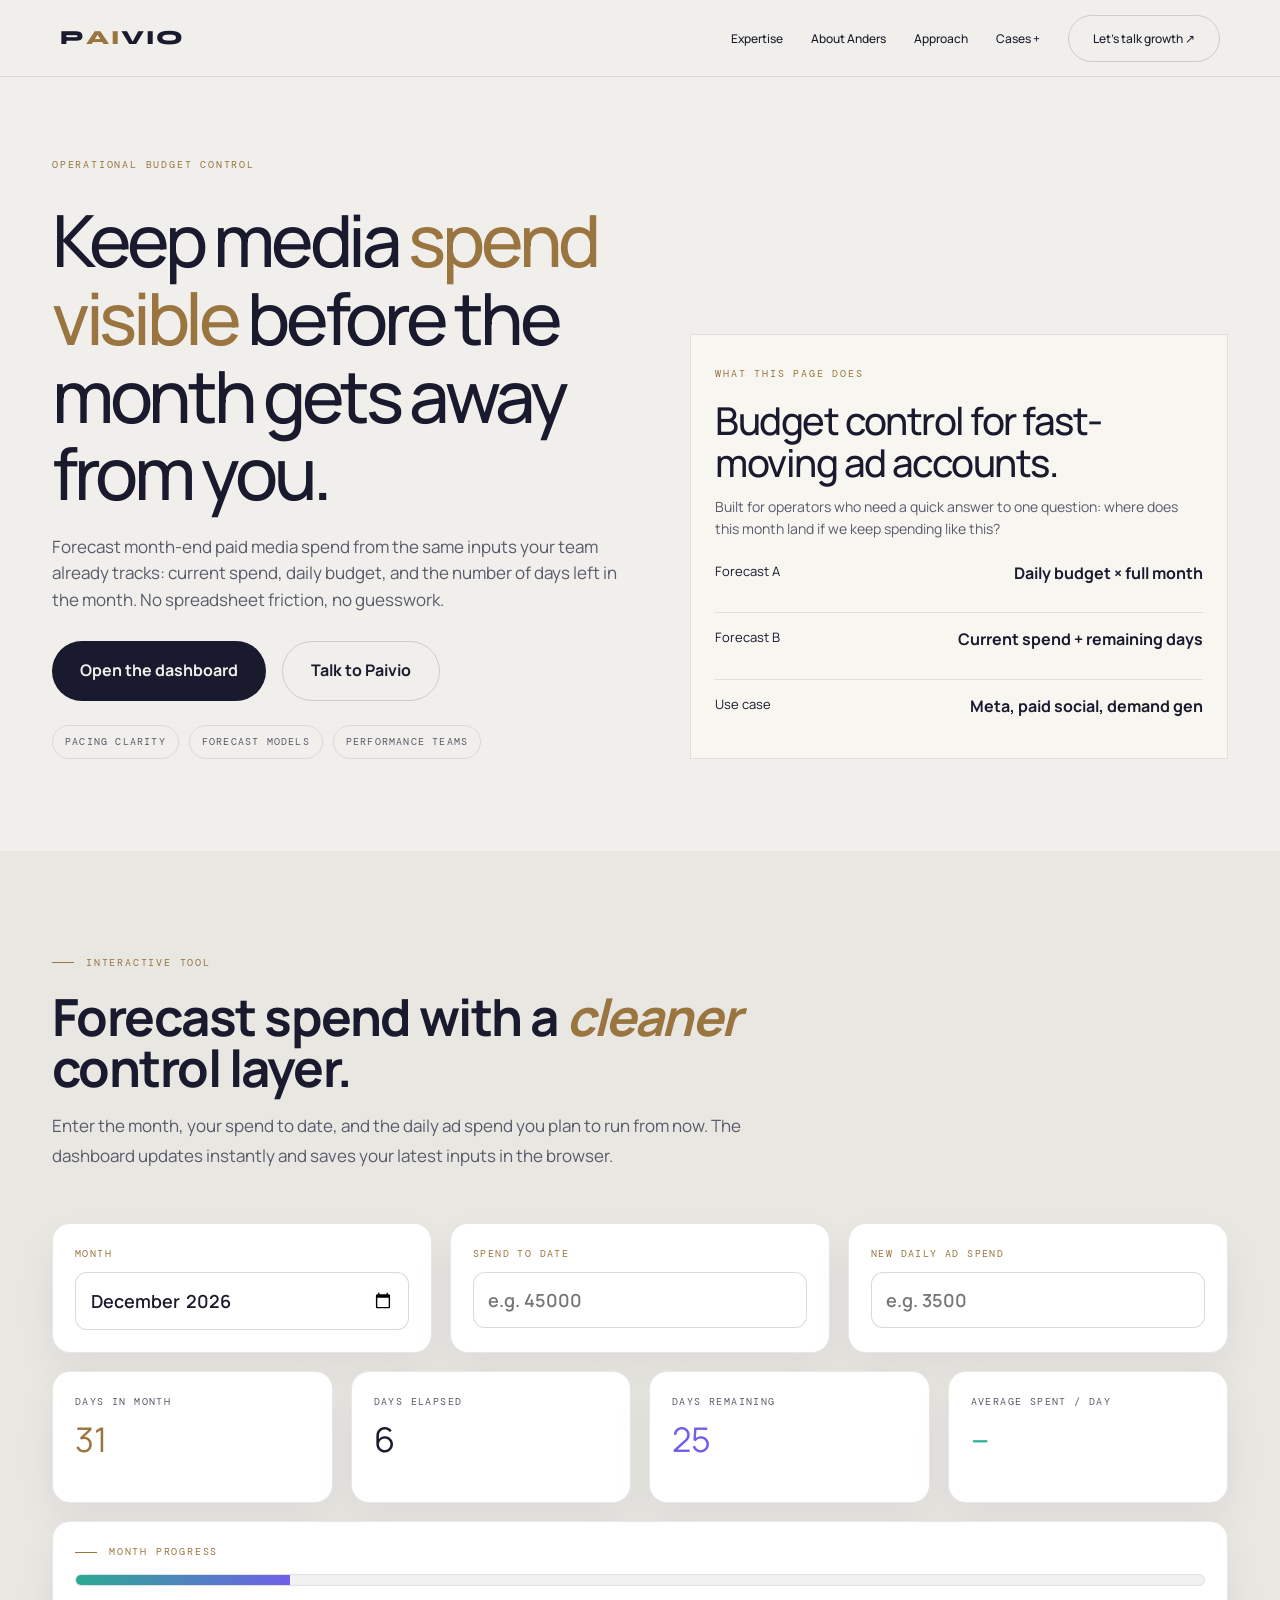
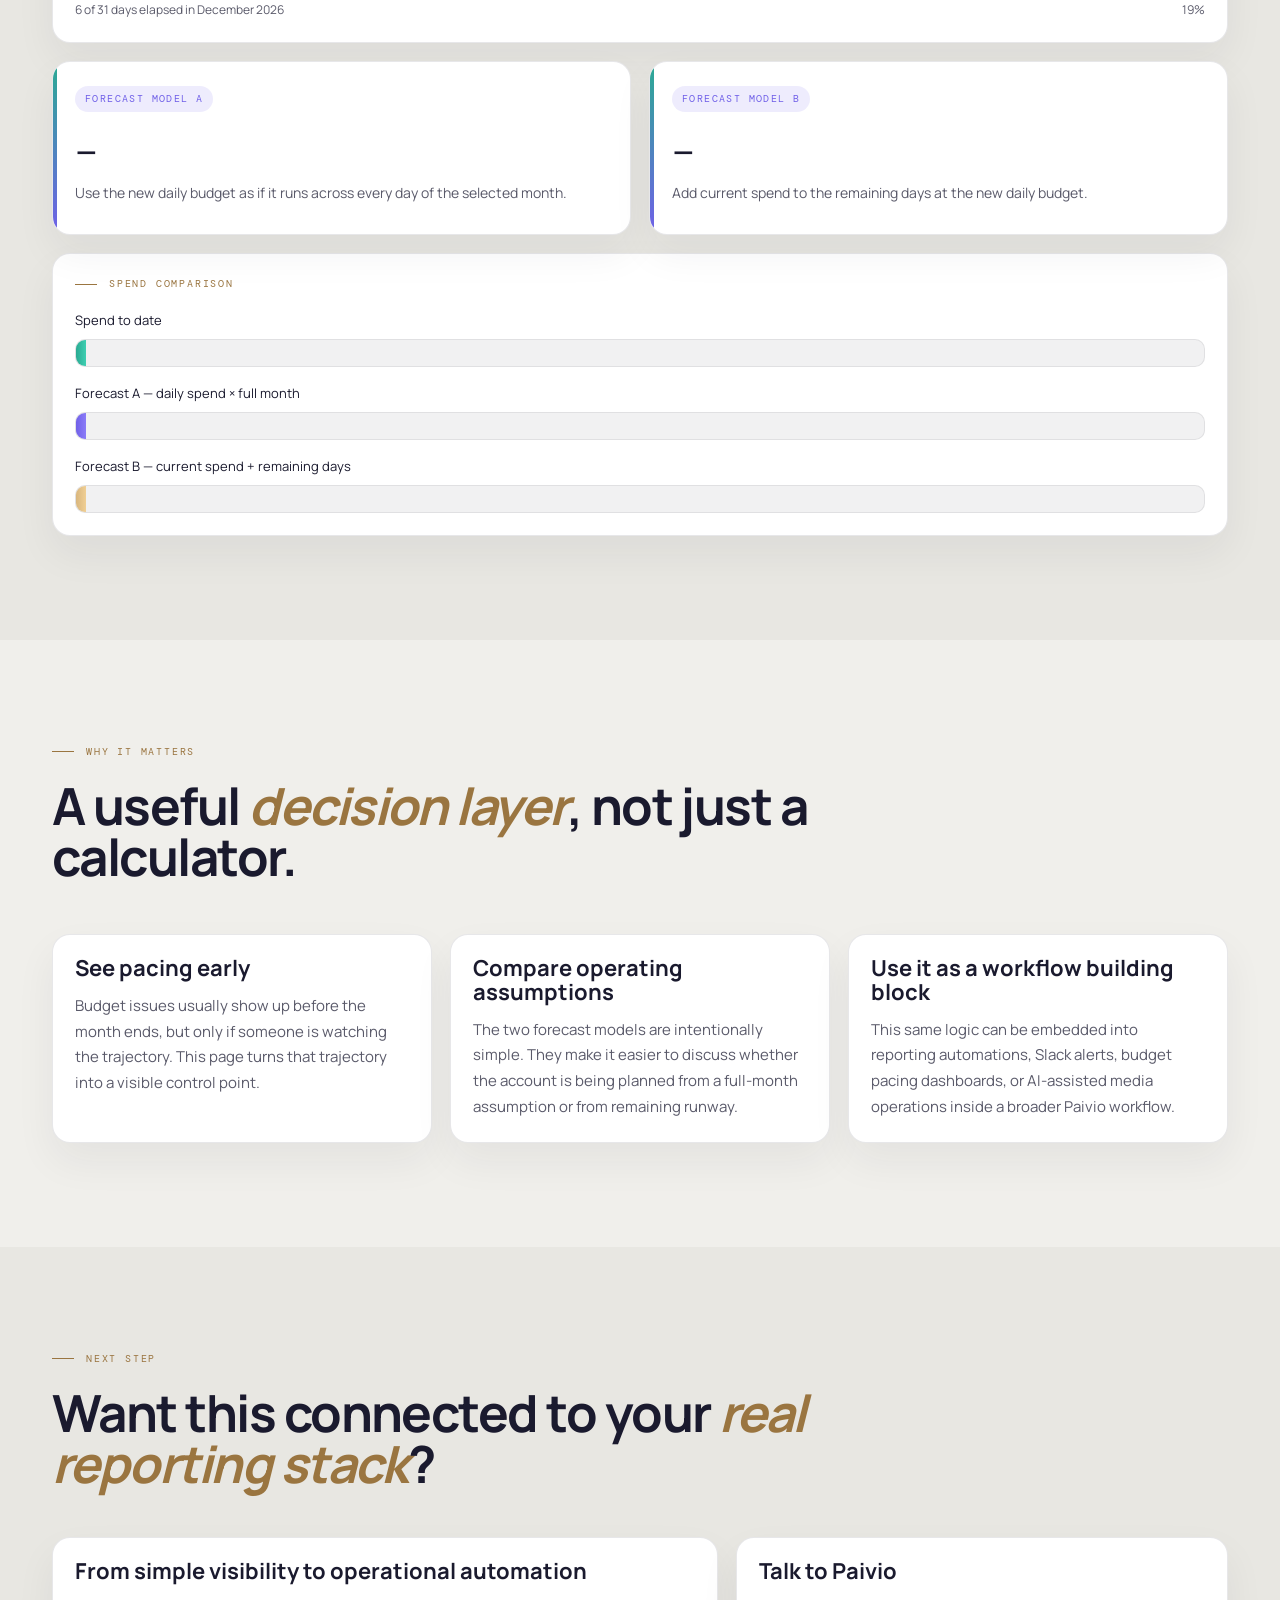
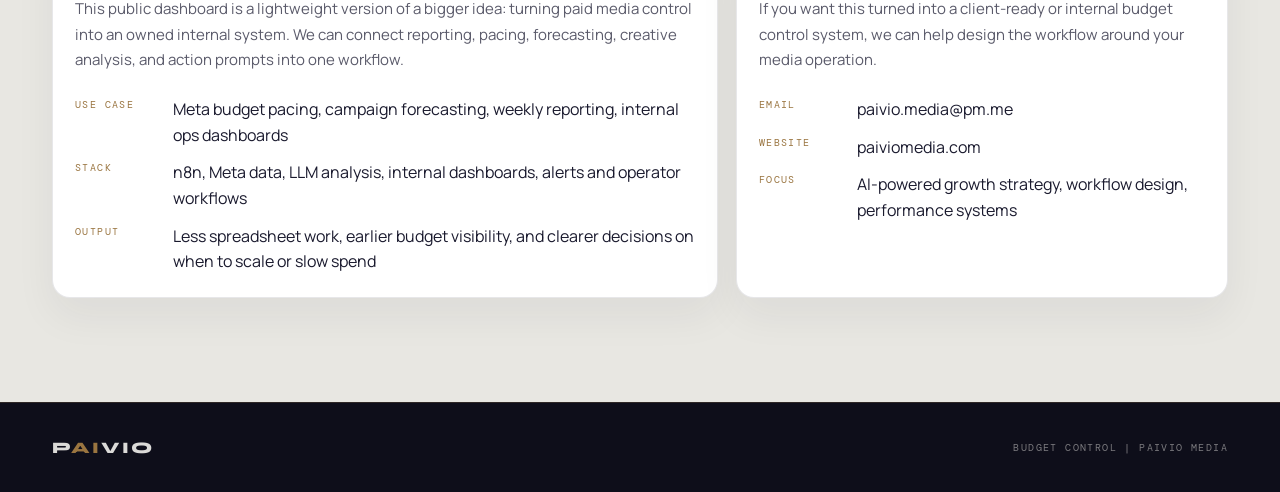
==== commit ee234219: "Remove currency-specific labels from Budget Control" ====
--- a/budget-control/index.html
+++ b/budget-control/index.html
@@ -639,11 +639,11 @@
           <input class="input" type="month" id="month">
         </div>
         <div class="card">
-          <label class="card-label" for="spent">Spend to date (DKK)</label>
+          <label class="card-label" for="spent">Spend to date</label>
           <input class="input" type="number" id="spent" min="0" step="100" placeholder="e.g. 45000">
         </div>
         <div class="card">
-          <label class="card-label" for="daily">New daily ad spend (DKK)</label>
+          <label class="card-label" for="daily">New daily ad spend</label>
           <input class="input" type="number" id="daily" min="0" step="100" placeholder="e.g. 3500">
         </div>
       </div>
@@ -663,7 +663,7 @@
         </div>
         <div class="card metric-card">
           <div class="metric-k">Average spent / day</div>
-          <div class="metric-v teal"><span id="perDay">–</span><span class="metric-u">DKK</span></div>
+          <div class="metric-v teal"><span id="perDay">–</span></div>
         </div>
       </div>
 
@@ -798,15 +798,15 @@
   $('progText').textContent = `${elapsed} of ${total} days elapsed in ${monthNames[monthIndex]} ${year}`;
   const projA = isFinite(daily) ? daily * total : NaN;
   const projB = isFinite(spent) && isFinite(daily) ? spent + (daily * remaining) : NaN;
-  $('projA').textContent = isFinite(projA) ? fmt(projA) + ' DKK' : '–';
-  $('projB').textContent = isFinite(projB) ? fmt(projB) + ' DKK' : '–';
-  $('projAformula').textContent = isFinite(daily) ? `${fmt(daily)} DKK × ${total} days` : '';
-  $('projBformula').textContent = isFinite(spent) && isFinite(daily) ? `${fmt(spent)} DKK + ${fmt(daily)} DKK × ${remaining} days` : '';
+  $('projA').textContent = isFinite(projA) ? fmt(projA) : '–';
+  $('projB').textContent = isFinite(projB) ? fmt(projB) : '–';
+  $('projAformula').textContent = isFinite(daily) ? `${fmt(daily)} × ${total} days` : '';
+  $('projBformula').textContent = isFinite(spent) && isFinite(daily) ? `${fmt(spent)} + ${fmt(daily)} × ${remaining} days` : '';
   const values = [isFinite(spent) ? spent : 0, isFinite(projA) ? projA : 0, isFinite(projB) ? projB : 0];
   const max = Math.max(...values, 1);
   const setBar = (el, val) => {
     el.style.width = Math.max((val / max) * 100, 0) + '%';
-    el.textContent = val > 0 ? fmt(val) + ' DKK' : '';
+    el.textContent = val > 0 ? fmt(val) : '';
   };
   setBar($('barSpent'), values[0]);
   setBar($('barA'), values[1]);
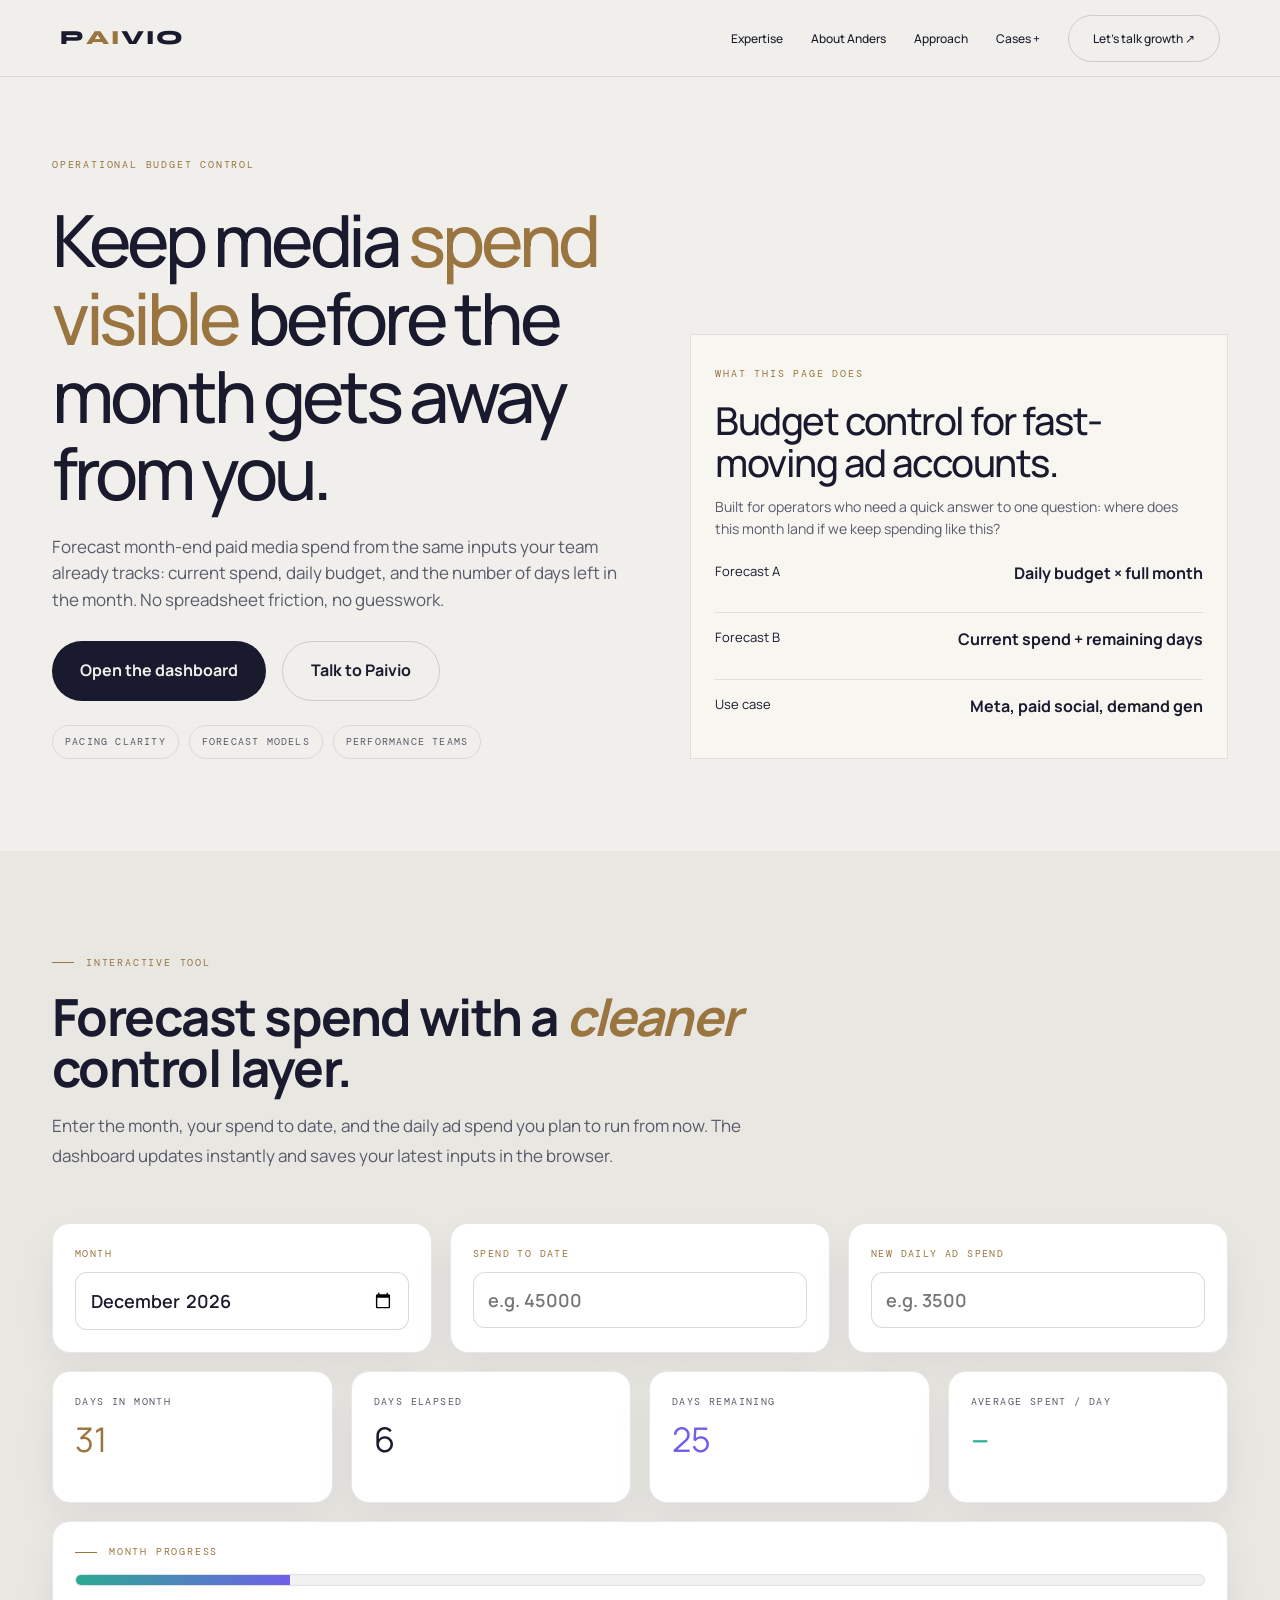
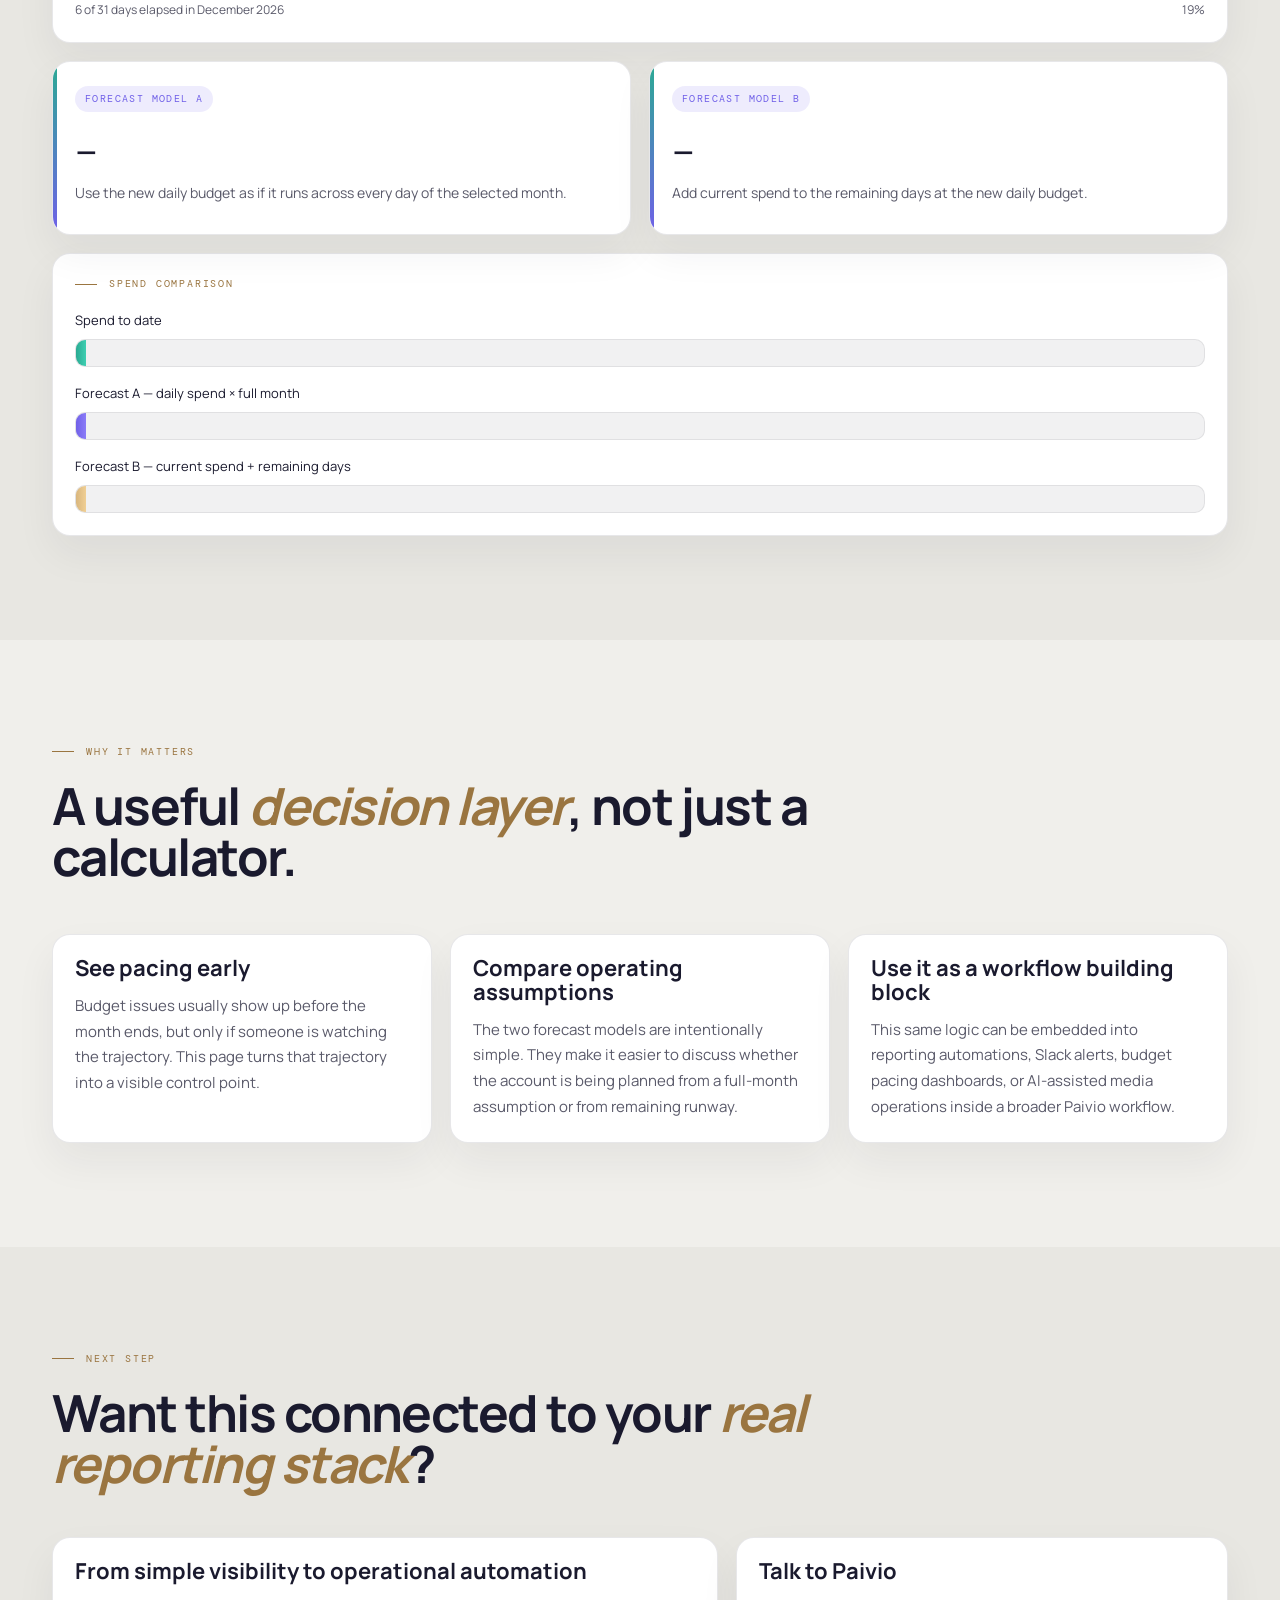
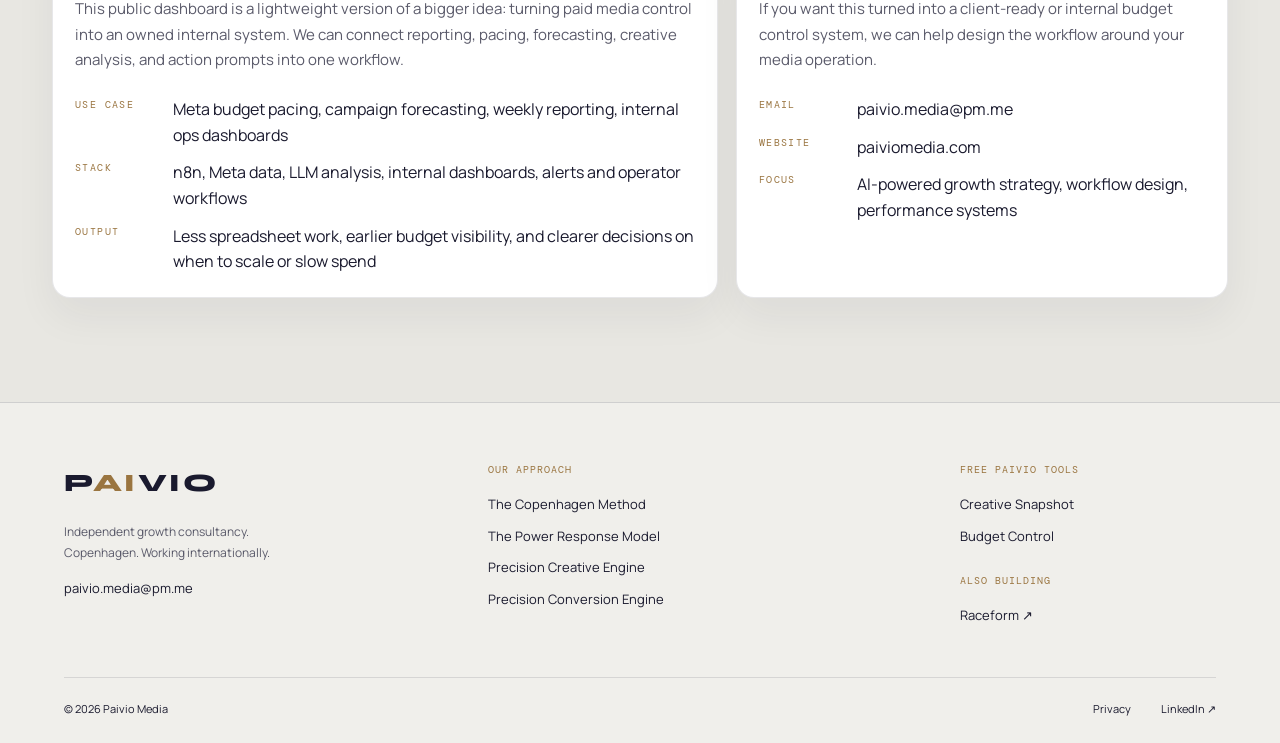
==== commit ed0a9377: "Add model resource pages and shared footer; prepare approved direct email delivery" ====
--- a/budget-control/index.html
+++ b/budget-control/index.html
@@ -1,832 +1,827 @@
-<!DOCTYPE html>
-<html lang="en">
-<head>
-<meta charset="UTF-8">
-<meta name="viewport" content="width=device-width, initial-scale=1.0">
-<title>Budget Control | Paivio Media</title>
-<meta name="description" content="Budget control for performance teams. Forecast month-end spend, compare pacing models, and keep media budgets visible in real time.">
-<link rel="preconnect" href="https://fonts.googleapis.com">
-<link href="https://fonts.googleapis.com/css2?family=Syne:wght@800&family=Manrope:wght@400;500;600;700;800&family=DM+Mono:wght@300;400&display=swap" rel="stylesheet">
-<style>
-:root {
-  --bg: #f0efeb;
-  --surface: #f7f6f1;
-  --surface-strong: #ffffff;
-  --ink: #1a1a2e;
-  --muted: #5a5a6a;
-  --line: rgba(26, 26, 46, 0.1);
-  --line-strong: rgba(26, 26, 46, 0.16);
-  --gold: #9a7540;
-  --gold-soft: rgba(154, 117, 64, 0.12);
-  --teal: #2aaa92;
-  --teal-soft: rgba(42, 170, 146, 0.12);
-  --violet: #7060e8;
-  --violet-soft: rgba(112, 96, 232, 0.12);
-  --rose: #d44f65;
-  --rose-soft: rgba(212, 79, 101, 0.12);
-  --hero: #10111b;
-  --hero-ink: #f2f1ed;
-  --hero-muted: rgba(242, 241, 237, 0.72);
-}
-* { box-sizing: border-box; margin: 0; padding: 0; }
-html { scroll-behavior: smooth; }
-body {
-  font-family: 'Manrope', sans-serif;
-  font-size: 16px;
-  line-height: 1.6;
-  color: var(--ink);
-  background: var(--bg);
-}
-a { color: inherit; }
-nav {
-  position: fixed;
-  top: 0;
-  left: 0;
-  right: 0;
-  z-index: 200;
-  padding: 20px 52px;
-  display: flex;
-  align-items: center;
-  justify-content: space-between;
-  border-bottom: 1px solid rgba(242, 241, 237, 0.08);
-  transition: background 0.3s, border-color 0.3s, backdrop-filter 0.3s;
-}
-nav.scrolled {
-  background: rgba(240, 239, 235, 0.94);
-  backdrop-filter: blur(16px);
-  border-color: rgba(0, 0, 0, 0.08);
-}
-.nav-logo {
-  font-family: 'Manrope', sans-serif;
-  font-weight: 800;
-  font-size: 20px;
-  letter-spacing: 0.1em;
-  text-transform: uppercase;
-  text-decoration: none;
-  display: flex;
-  align-items: center;
-}
-.logo-rest { color: var(--hero-ink); }
-.logo-ai { color: #d9b67d; }
-nav.scrolled .logo-rest { color: var(--ink); }
-nav.scrolled .logo-ai { color: var(--gold); }
-.nav-links {
-  list-style: none;
-  display: flex;
-  align-items: center;
-  gap: 40px;
-}
-.nav-links a {
-  font-family: 'DM Mono', monospace;
-  font-size: 11px;
-  letter-spacing: 0.14em;
-  text-transform: uppercase;
-  text-decoration: none;
-  color: rgba(242, 241, 237, 0.74);
-}
-.nav-links a:hover { color: #fff; }
-nav.scrolled .nav-links a { color: var(--muted); }
-nav.scrolled .nav-links a:hover { color: var(--gold); }
-.nav-cta {
-  background: #fff !important;
-  color: #111220 !important;
-  padding: 14px 24px;
-  border-radius: 999px;
-}
-.hero {
-  min-height: 76vh;
-  padding: 136px 52px 92px;
-  background:
-    radial-gradient(circle at 82% 18%, rgba(42, 170, 146, 0.18), transparent 24%),
-    radial-gradient(circle at 16% 8%, rgba(154, 117, 64, 0.14), transparent 26%),
-    linear-gradient(180deg, rgba(7, 10, 18, 0.92) 0%, rgba(16, 17, 27, 0.96) 100%);
-  color: var(--hero-ink);
-  position: relative;
-  overflow: hidden;
-}
-.hero::after {
-  content: '';
-  position: absolute;
-  inset: auto -10% -24% 40%;
-  height: 420px;
-  background: radial-gradient(circle, rgba(112, 96, 232, 0.14), transparent 68%);
-  pointer-events: none;
-}
-.hero-inner,
-.section-inner,
-.footer-inner {
-  width: 100%;
-  max-width: 1280px;
-  margin: 0 auto;
-  position: relative;
-  z-index: 1;
-}
-.eyebrow,
-.section-label {
-  font-family: 'DM Mono', monospace;
-  font-size: 10px;
-  letter-spacing: 0.18em;
-  text-transform: uppercase;
-}
-.eyebrow {
-  display: inline-flex;
-  align-items: center;
-  gap: 12px;
-  color: rgba(242, 241, 237, 0.86);
-  border: 1px solid rgba(242, 241, 237, 0.1);
-  background: rgba(18, 18, 25, 0.76);
-  border-radius: 999px;
-  padding: 10px 18px;
-  margin-bottom: 28px;
-}
-.eyebrow::before {
-  content: '✦';
-  color: #d9b67d;
-  font-size: 11px;
-}
-.hero-grid {
-  display: grid;
-  grid-template-columns: minmax(0, 1.05fr) minmax(320px, 0.95fr);
-  gap: 44px;
-  align-items: end;
-}
-.hero-copy h1 {
-  font-family: 'Manrope', sans-serif;
-  font-size: clamp(40px, 5.7vw, 72px);
-  line-height: 0.95;
-  letter-spacing: -0.03em;
-  max-width: 780px;
-  margin-bottom: 22px;
-}
-.hero-copy h1 em {
-  font-style: italic;
-  color: rgba(242, 241, 237, 0.38);
-}
-.hero-copy p {
-  max-width: 700px;
-  font-size: 19px;
-  line-height: 1.55;
-  color: var(--hero-muted);
-  margin-bottom: 28px;
-}
-.hero-actions {
-  display: flex;
-  flex-wrap: wrap;
-  gap: 16px;
-  margin-bottom: 24px;
-}
-.btn-primary,
-.btn-secondary {
-  display: inline-flex;
-  align-items: center;
-  justify-content: center;
-  gap: 10px;
-  text-decoration: none;
-  border-radius: 999px;
-  padding: 16px 28px;
-  font-weight: 700;
-}
-.btn-primary {
-  background: #fff;
-  color: #111220;
-}
-.btn-secondary {
-  background: rgba(18, 18, 25, 0.86);
-  color: #fff;
-  border: 1px solid rgba(242, 241, 237, 0.08);
-}
-.hero-notes {
-  display: flex;
-  flex-wrap: wrap;
-  gap: 10px;
-}
-.note-chip {
-  font-family: 'DM Mono', monospace;
-  font-size: 10px;
-  letter-spacing: 0.12em;
-  text-transform: uppercase;
-  color: rgba(242, 241, 237, 0.78);
-  border: 1px solid rgba(242, 241, 237, 0.12);
-  background: rgba(9, 11, 20, 0.42);
-  border-radius: 999px;
-  padding: 8px 12px;
-}
-.hero-panel {
-  background: linear-gradient(180deg, rgba(255, 255, 255, 0.07), rgba(255, 255, 255, 0.03));
-  border: 1px solid rgba(242, 241, 237, 0.1);
-  border-radius: 22px;
-  padding: 24px;
-  box-shadow: 0 24px 60px rgba(0, 0, 0, 0.22);
-}
-.panel-kicker {
-  color: #d9b67d;
-  margin-bottom: 14px;
-}
-.panel-value {
-  font-family: 'Manrope', sans-serif;
-  font-size: clamp(40px, 4vw, 54px);
-  line-height: 0.96;
-  margin-bottom: 12px;
-}
-.panel-copy {
-  color: rgba(242, 241, 237, 0.68);
-  font-size: 14px;
-  margin-bottom: 20px;
-}
-.panel-stack {
-  display: grid;
-  gap: 12px;
-}
-.panel-metric {
-  display: grid;
-  grid-template-columns: 1fr auto;
-  gap: 12px;
-  padding: 14px 0;
-  border-top: 1px solid rgba(242, 241, 237, 0.08);
-}
-.panel-metric:first-child { border-top: 0; padding-top: 0; }
-.panel-metric span:first-child {
-  color: rgba(242, 241, 237, 0.58);
-  font-size: 13px;
-}
-.panel-metric span:last-child {
-  font-weight: 700;
-  color: #fff;
-}
-.section {
-  padding: 104px 52px;
-}
-.section-alt {
-  background: #e8e7e2;
-}
-.section-label {
-  color: var(--gold);
-  display: flex;
-  align-items: center;
-  gap: 12px;
-  margin-bottom: 20px;
-}
-.section-label::before {
-  content: '';
-  width: 22px;
-  height: 1px;
-  background: var(--gold);
-}
-.section-title {
-  font-family: 'Manrope', sans-serif;
-  font-size: clamp(34px, 4vw, 54px);
-  line-height: 1;
-  letter-spacing: -0.03em;
-  max-width: 760px;
-}
-.section-title em {
-  font-style: italic;
-  color: var(--gold);
-}
-.section-intro {
-  max-width: 720px;
-  margin-top: 18px;
-  color: var(--muted);
-  font-size: 17px;
-  line-height: 1.75;
-}
-.tool-shell {
-  margin-top: 52px;
-  display: grid;
-  gap: 18px;
-}
-.grid-3 {
-  display: grid;
-  grid-template-columns: repeat(3, minmax(0, 1fr));
-  gap: 18px;
-}
-.grid-4 {
-  display: grid;
-  grid-template-columns: repeat(4, minmax(0, 1fr));
-  gap: 18px;
-}
-.card {
-  background: var(--surface-strong);
-  border: 1px solid var(--line);
-  border-radius: 18px;
-  padding: 22px;
-  box-shadow: 0 18px 40px rgba(26, 26, 46, 0.06);
-}
-.card-label {
-  display: block;
-  font-family: 'DM Mono', monospace;
-  font-size: 10px;
-  letter-spacing: 0.14em;
-  text-transform: uppercase;
-  color: var(--gold);
-  margin-bottom: 10px;
-}
-.input {
-  width: 100%;
-  border: 1px solid var(--line-strong);
-  background: #fff;
-  border-radius: 12px;
-  padding: 13px 14px;
-  font: inherit;
-  font-size: 18px;
-  font-weight: 600;
-  color: var(--ink);
-  outline: none;
-}
-.input:focus {
-  border-color: var(--teal);
-  box-shadow: 0 0 0 4px rgba(42, 170, 146, 0.12);
-}
-.metric-card {
-  min-height: 132px;
-}
-.metric-k {
-  font-family: 'DM Mono', monospace;
-  font-size: 10px;
-  letter-spacing: 0.14em;
-  text-transform: uppercase;
-  color: var(--muted);
-}
-.metric-v {
-  font-family: 'Manrope', sans-serif;
-  font-size: 34px;
-  line-height: 1;
-  margin-top: 12px;
-}
-.metric-v.teal { color: var(--teal); }
-.metric-v.gold { color: var(--gold); }
-.metric-v.violet { color: var(--violet); }
-.metric-v.rose { color: var(--rose); }
-.metric-u {
-  font-size: 13px;
-  color: var(--muted);
-  margin-left: 6px;
-  font-family: 'Manrope', sans-serif;
-}
-.progress-card {
-  display: grid;
-  gap: 14px;
-}
-.bar {
-  height: 12px;
-  background: rgba(26, 26, 46, 0.06);
-  border-radius: 999px;
-  overflow: hidden;
-  border: 1px solid rgba(26, 26, 46, 0.08);
-}
-.bar > span {
-  display: block;
-  height: 100%;
-  width: 0;
-  background: linear-gradient(90deg, var(--teal), var(--violet));
-  transition: width 0.35s ease;
-}
-.progress-meta {
-  display: flex;
-  justify-content: space-between;
-  gap: 16px;
-  font-size: 12px;
-  color: var(--muted);
-}
-.forecast-grid {
-  display: grid;
-  grid-template-columns: repeat(2, minmax(0, 1fr));
-  gap: 18px;
-}
-.forecast-card {
-  position: relative;
-  overflow: hidden;
-}
-.forecast-card::before {
-  content: '';
-  position: absolute;
-  inset: 0 auto 0 0;
-  width: 4px;
-  background: linear-gradient(180deg, var(--teal), var(--violet));
-}
-.model-pill {
-  display: inline-block;
-  font-family: 'DM Mono', monospace;
-  font-size: 10px;
-  letter-spacing: 0.14em;
-  text-transform: uppercase;
-  color: var(--violet);
-  background: var(--violet-soft);
-  border-radius: 999px;
-  padding: 5px 10px;
-  margin-bottom: 18px;
-}
-.forecast-value {
-  font-family: 'Manrope', sans-serif;
-  font-size: 42px;
-  line-height: 0.96;
-  margin-bottom: 12px;
-}
-.forecast-copy,
-.forecast-formula {
-  color: var(--muted);
-  font-size: 14px;
-  line-height: 1.6;
-}
-.forecast-formula {
-  margin-top: 8px;
-}
-.compare-card .compare-row + .compare-row { margin-top: 16px; }
-.compare-label {
-  font-size: 13px;
-  color: var(--ink);
-  margin-bottom: 8px;
-}
-.compare-track {
-  height: 28px;
-  border-radius: 10px;
-  background: rgba(26, 26, 46, 0.06);
-  overflow: hidden;
-  border: 1px solid rgba(26, 26, 46, 0.08);
-}
-.compare-fill {
-  height: 100%;
-  width: 0;
-  display: flex;
-  align-items: center;
-  justify-content: flex-end;
-  padding-right: 10px;
-  font-size: 12px;
-  font-weight: 700;
-  transition: width 0.4s ease;
-}
-.compare-fill.c1 { background: linear-gradient(90deg, #2aaa92, #3ecfb2); color: #08241f; }
-.compare-fill.c2 { background: linear-gradient(90deg, #7060e8, #8b7cf8); color: #fff; }
-.compare-fill.c3 { background: linear-gradient(90deg, #d9b67d, #f0cf94); color: #3d2c14; }
-.info-grid {
-  margin-top: 52px;
-  display: grid;
-  grid-template-columns: repeat(3, minmax(0, 1fr));
-  gap: 18px;
-}
-.info-card h3,
-.contact-card h3 {
-  font-family: 'Manrope', sans-serif;
-  font-size: 22px;
-  line-height: 1.08;
-  margin-bottom: 12px;
-}
-.info-card p,
-.contact-card p {
-  color: var(--muted);
-  font-size: 15px;
-  line-height: 1.72;
-}
-.contact-grid {
-  margin-top: 48px;
-  display: grid;
-  grid-template-columns: minmax(0, 1.15fr) minmax(320px, 0.85fr);
-  gap: 18px;
-}
-.contact-card {
-  min-height: 100%;
-}
-.contact-lines {
-  margin-top: 24px;
-  display: grid;
-  gap: 12px;
-}
-.contact-line {
-  display: grid;
-  grid-template-columns: 84px 1fr;
-  gap: 14px;
-  align-items: start;
-}
-.contact-line span:first-child {
-  font-family: 'DM Mono', monospace;
-  font-size: 10px;
-  letter-spacing: 0.14em;
-  text-transform: uppercase;
-  color: var(--gold);
-}
-.contact-line a {
-  text-decoration: none;
-}
-.footer {
-  background: #0e0e1a;
-  color: rgba(242, 241, 237, 0.48);
-  border-top: 1px solid rgba(176, 141, 87, 0.2);
-  padding: 32px 52px;
-}
-.footer-inner {
-  display: flex;
-  align-items: center;
-  justify-content: space-between;
-  gap: 24px;
-}
-.footer-mark {
-  font-family: 'Manrope', sans-serif;
-  font-weight: 800;
-  font-size: 16px;
-  letter-spacing: 0.12em;
-  text-transform: uppercase;
-}
-.footer-mark .r { color: rgba(242, 241, 237, 0.9); }
-.footer-mark .a { color: var(--gold); }
-.footer-copy {
-  font-family: 'DM Mono', monospace;
-  font-size: 10px;
-  letter-spacing: 0.14em;
-  text-transform: uppercase;
-}
-@media (max-width: 1024px) {
-  .hero-grid,
-  .contact-grid,
-  .forecast-grid,
-  .grid-3,
-  .grid-4,
-  .info-grid {
-    grid-template-columns: 1fr;
-  }
-}
-@media (max-width: 900px) {
-  nav { padding: 16px 24px; }
-  .nav-links { display: none; }
-  .hero, .section { padding-left: 24px; padding-right: 24px; }
-  .hero { padding-top: 112px; }
-  .footer { padding: 28px 24px; }
-  .hero-actions { flex-direction: column; align-items: flex-start; }
-  .footer-inner { flex-direction: column; align-items: flex-start; }
-  .contact-line { grid-template-columns: 1fr; gap: 4px; }
-}
-</style>
-<link rel="icon" href="/favicon.png" type="image/png">
-<link rel="apple-touch-icon" href="/apple-touch-icon.png">
-<link rel="canonical" href="https://paiviomedia.com/budget-control/">
-<style>
-/* Shared Paivio identity; calculator status colours remain functional. */
-nav,nav.scrolled{background:rgba(240,239,235,.97);border-bottom:1px solid var(--line);padding:22px max(24px,calc((100vw - 1160px)/2));gap:24px}
-.nav-logo,.footer-mark{font-family:'Syne',sans-serif;font-weight:800;text-decoration:none}
-nav .logo-rest,nav.scrolled .logo-rest{color:var(--ink)}
-nav .logo-ai{color:var(--gold)}
-.nav-links{gap:28px}
-.nav-links a,.nav-cases summary{font:500 12px 'Manrope',sans-serif;letter-spacing:0;text-transform:none;color:var(--ink);cursor:pointer}
-.nav-links a:hover,.nav-cases summary:hover{color:var(--gold)}
-.nav-cta{background:transparent!important;border:1px solid var(--line-strong);color:var(--ink)!important}
-.nav-cases{position:relative}.nav-cases summary{list-style:none}.nav-cases summary::-webkit-details-marker{display:none}.nav-cases summary:after{content:' +'}
-.case-dropdown{position:absolute;right:0;top:30px;min-width:230px;padding:20px;background:var(--bg);border:1px solid var(--line);box-shadow:0 10px 30px rgba(26,26,46,.08)}
-.nav-menu{display:none;background:none;border:0;font:500 14px 'Manrope',sans-serif;color:var(--ink)}
-a:focus-visible,button:focus-visible,summary:focus-visible,input:focus-visible{outline:3px solid var(--gold);outline-offset:4px}
-.hero{background:var(--bg);color:var(--ink);min-height:0;padding-top:150px}
-.hero:after{display:none}.hero-copy h1{font-weight:500;line-height:1.08;letter-spacing:-.06em}.hero-copy h1 em{color:var(--gold);font-style:normal}.hero-copy p{color:var(--muted);font-size:17px}
-.eyebrow{color:var(--gold);background:none;border:0;border-radius:0;padding:0}.eyebrow:before{display:none}
-.btn-primary{background:var(--ink);color:var(--bg)}.btn-secondary{background:transparent;color:var(--ink);border:1px solid var(--line-strong)}
-.note-chip{background:none;color:var(--muted);border-color:var(--line)}
-.hero-panel{background:var(--surface);border-color:var(--line);border-radius:0;box-shadow:none}.panel-value{font-weight:500;line-height:1.1;font-size:clamp(30px,3vw,44px);letter-spacing:-.04em}.panel-copy{color:var(--muted)}.panel-metric{border-color:var(--line)}.panel-metric span:first-child,.panel-metric span:last-child{color:var(--ink)}
-@media(max-width:800px){nav,nav.scrolled{padding:18px 24px;flex-wrap:wrap}.nav-menu{display:block;margin-left:auto}.nav-links{display:none;width:100%;flex-direction:column;align-items:flex-start;gap:22px;padding:10px 0 18px}.nav-links.open{display:flex}.case-dropdown{position:static;margin-top:12px;box-shadow:none}.hero{padding-top:118px}}
-@media(prefers-reduced-motion:reduce){html{scroll-behavior:auto}*,*:before,*:after{transition:none!important}}
-</style>
-</head>
-<body>
-<nav id="nav" aria-label="Main navigation">
-  <a href="/" class="nav-logo" aria-label="Paivio home">
-    <span class="logo-rest">P</span><span class="logo-ai">AI</span><span class="logo-rest">VIO</span>
-  </a>
-  <button class="nav-menu" aria-expanded="false" aria-controls="budget-navigation">Menu <span aria-hidden="true">+</span></button>
-  <ul class="nav-links" id="budget-navigation">
-    <li><a href="/#expertise">Expertise</a></li>
-    <li><a href="/#about">About Anders</a></li>
-    <li><a href="/#approach">Approach</a></li>
-    <li><details class="nav-cases"><summary>Cases</summary><div class="case-dropdown"><a href="/cases/top-funnel/">Same budget. Better leads. ↗</a></div></details></li>
-    <li><a href="/#contact" class="nav-cta">Let's talk growth ↗</a></li>
-  </ul>
-</nav>
-
-<section class="hero">
-  <div class="hero-inner hero-grid">
-    <div class="hero-copy">
-      <div class="eyebrow">Operational Budget Control</div>
-      <h1>Keep media <em>spend visible</em> before the month gets away from you.</h1>
-      <p>Forecast month-end paid media spend from the same inputs your team already tracks: current spend, daily budget, and the number of days left in the month. No spreadsheet friction, no guesswork.</p>
-      <div class="hero-actions">
-        <a href="#calculator" class="btn-primary">Open the dashboard</a>
-        <a href="/#contact" class="btn-secondary">Talk to Paivio</a>
-      </div>
-      <div class="hero-notes">
-        <span class="note-chip">Pacing clarity</span>
-        <span class="note-chip">Forecast models</span>
-        <span class="note-chip">Performance teams</span>
-      </div>
-    </div>
-    <div class="hero-panel">
-      <div class="panel-kicker eyebrow" style="margin-bottom: 18px;">What this page does</div>
-      <div class="panel-value">Budget control for fast-moving ad accounts.</div>
-      <p class="panel-copy">Built for operators who need a quick answer to one question: where does this month land if we keep spending like this?</p>
-      <div class="panel-stack">
-        <div class="panel-metric"><span>Forecast A</span><span>Daily budget × full month</span></div>
-        <div class="panel-metric"><span>Forecast B</span><span>Current spend + remaining days</span></div>
-        <div class="panel-metric"><span>Use case</span><span>Meta, paid social, demand gen</span></div>
-      </div>
-    </div>
-  </div>
-</section>
-
-<section class="section section-alt" id="calculator">
-  <div class="section-inner">
-    <div class="section-label">Interactive Tool</div>
-    <h2 class="section-title">Forecast spend with a <em>cleaner</em> control layer.</h2>
-    <p class="section-intro">Enter the month, your spend to date, and the daily ad spend you plan to run from now. The dashboard updates instantly and saves your latest inputs in the browser.</p>
-
-    <div class="tool-shell">
-      <div class="grid-3">
-        <div class="card">
-          <label class="card-label" for="month">Month</label>
-          <input class="input" type="month" id="month">
-        </div>
-        <div class="card">
-          <label class="card-label" for="spent">Spend to date</label>
-          <input class="input" type="number" id="spent" min="0" step="100" placeholder="e.g. 45000">
-        </div>
-        <div class="card">
-          <label class="card-label" for="daily">New daily ad spend</label>
-          <input class="input" type="number" id="daily" min="0" step="100" placeholder="e.g. 3500">
-        </div>
-      </div>
-
-      <div class="grid-4">
-        <div class="card metric-card">
-          <div class="metric-k">Days in month</div>
-          <div class="metric-v gold" id="daysTotal">–</div>
-        </div>
-        <div class="card metric-card">
-          <div class="metric-k">Days elapsed</div>
-          <div class="metric-v" id="daysGone">–</div>
-        </div>
-        <div class="card metric-card">
-          <div class="metric-k">Days remaining</div>
-          <div class="metric-v violet" id="daysLeft">–</div>
-        </div>
-        <div class="card metric-card">
-          <div class="metric-k">Average spent / day</div>
-          <div class="metric-v teal"><span id="perDay">–</span></div>
-        </div>
-      </div>
-
-      <div class="card progress-card">
-        <div class="section-label" style="margin-bottom: 0;">Month Progress</div>
-        <div class="bar"><span id="progFill"></span></div>
-        <div class="progress-meta"><span id="progText">Select a month to begin</span><span id="progPct"></span></div>
-      </div>
-
-      <div class="forecast-grid">
-        <div class="card forecast-card">
-          <span class="model-pill">Forecast Model A</span>
-          <div class="forecast-value" id="projA">–</div>
-          <p class="forecast-copy">Use the new daily budget as if it runs across every day of the selected month.</p>
-          <p class="forecast-formula" id="projAformula"></p>
-        </div>
-        <div class="card forecast-card">
-          <span class="model-pill">Forecast Model B</span>
-          <div class="forecast-value" id="projB">–</div>
-          <p class="forecast-copy">Add current spend to the remaining days at the new daily budget.</p>
-          <p class="forecast-formula" id="projBformula"></p>
-        </div>
-      </div>
-
-      <div class="card compare-card">
-        <div class="section-label" style="margin-bottom: 18px;">Spend Comparison</div>
-        <div class="compare-row">
-          <div class="compare-label">Spend to date</div>
-          <div class="compare-track"><div class="compare-fill c1" id="barSpent"></div></div>
-        </div>
-        <div class="compare-row">
-          <div class="compare-label">Forecast A — daily spend × full month</div>
-          <div class="compare-track"><div class="compare-fill c2" id="barA"></div></div>
-        </div>
-        <div class="compare-row">
-          <div class="compare-label">Forecast B — current spend + remaining days</div>
-          <div class="compare-track"><div class="compare-fill c3" id="barB"></div></div>
-        </div>
-      </div>
-    </div>
-  </div>
-</section>
-
-<section class="section">
-  <div class="section-inner">
-    <div class="section-label">Why It Matters</div>
-    <h2 class="section-title">A useful <em>decision layer</em>, not just a calculator.</h2>
-    <div class="info-grid">
-      <div class="card info-card">
-        <h3>See pacing early</h3>
-        <p>Budget issues usually show up before the month ends, but only if someone is watching the trajectory. This page turns that trajectory into a visible control point.</p>
-      </div>
-      <div class="card info-card">
-        <h3>Compare operating assumptions</h3>
-        <p>The two forecast models are intentionally simple. They make it easier to discuss whether the account is being planned from a full-month assumption or from remaining runway.</p>
-      </div>
-      <div class="card info-card">
-        <h3>Use it as a workflow building block</h3>
-        <p>This same logic can be embedded into reporting automations, Slack alerts, budget pacing dashboards, or AI-assisted media operations inside a broader Paivio workflow.</p>
-      </div>
-    </div>
-  </div>
-</section>
-
-<section class="section section-alt">
-  <div class="section-inner">
-    <div class="section-label">Next Step</div>
-    <h2 class="section-title">Want this connected to your <em>real reporting stack</em>?</h2>
-    <div class="contact-grid">
-      <div class="card contact-card">
-        <h3>From simple visibility to operational automation</h3>
-        <p>This public dashboard is a lightweight version of a bigger idea: turning paid media control into an owned internal system. We can connect reporting, pacing, forecasting, creative analysis, and action prompts into one workflow.</p>
-        <div class="contact-lines">
-          <div class="contact-line"><span>Use case</span><span>Meta budget pacing, campaign forecasting, weekly reporting, internal ops dashboards</span></div>
-          <div class="contact-line"><span>Stack</span><span>n8n, Meta data, LLM analysis, internal dashboards, alerts and operator workflows</span></div>
-          <div class="contact-line"><span>Output</span><span>Less spreadsheet work, earlier budget visibility, and clearer decisions on when to scale or slow spend</span></div>
-        </div>
-      </div>
-      <div class="card contact-card">
-        <h3>Talk to Paivio</h3>
-        <p>If you want this turned into a client-ready or internal budget control system, we can help design the workflow around your media operation.</p>
-        <div class="contact-lines">
-          <div class="contact-line"><span>Email</span><a href="mailto:paivio.media@pm.me">paivio.media@pm.me</a></div>
-          <div class="contact-line"><span>Website</span><a href="/">paiviomedia.com</a></div>
-          <div class="contact-line"><span>Focus</span><span>AI-powered growth strategy, workflow design, performance systems</span></div>
-        </div>
-      </div>
-    </div>
-  </div>
-</section>
-
-<footer class="footer">
-  <div class="footer-inner">
-    <a href="/" class="footer-mark" aria-label="Paivio home"><span class="r">P</span><span class="a">AI</span><span class="r">VIO</span></a>
-    <div class="footer-copy">Budget Control | Paivio Media</div>
-  </div>
-</footer>
-
-<script>
-const $ = id => document.getElementById(id);
-const fmt = n => isFinite(n) ? Math.round(n).toLocaleString('da-DK') : '–';
-const monthNames = ['January','February','March','April','May','June','July','August','September','October','November','December'];
-const today = new Date();
-const store = key => { try { return localStorage.getItem(key); } catch (e) { return null; } };
-const save = (key, value) => { try { localStorage.setItem(key, value); } catch (e) {} };
-function daysInMonth(year, monthIndex) { return new Date(year, monthIndex + 1, 0).getDate(); }
-function compute() {
-  const monthValue = $('month').value;
-  const spent = parseFloat($('spent').value);
-  const daily = parseFloat($('daily').value);
-  save('bc_month', monthValue);
-  save('bc_spent', $('spent').value);
-  save('bc_daily', $('daily').value);
-  if (!monthValue) return;
-  const [year, month] = monthValue.split('-').map(Number);
-  const monthIndex = month - 1;
-  const total = daysInMonth(year, monthIndex);
-  const isSameMonth = year === today.getFullYear() && monthIndex === today.getMonth();
-  const isPastMonth = year < today.getFullYear() || (year === today.getFullYear() && monthIndex < today.getMonth());
-  let elapsed = 0;
-  if (isSameMonth) elapsed = today.getDate();
-  else if (isPastMonth) elapsed = total;
-  const remaining = total - elapsed;
-  $('daysTotal').textContent = total;
-  $('daysGone').textContent = elapsed;
-  $('daysLeft').textContent = remaining;
-  const perDay = isFinite(spent) && elapsed > 0 ? spent / elapsed : NaN;
-  $('perDay').textContent = isFinite(perDay) ? fmt(perDay) : '–';
-  const pct = total ? Math.round((elapsed / total) * 100) : 0;
-  $('progFill').style.width = pct + '%';
-  $('progPct').textContent = pct + '%';
-  $('progText').textContent = `${elapsed} of ${total} days elapsed in ${monthNames[monthIndex]} ${year}`;
-  const projA = isFinite(daily) ? daily * total : NaN;
-  const projB = isFinite(spent) && isFinite(daily) ? spent + (daily * remaining) : NaN;
-  $('projA').textContent = isFinite(projA) ? fmt(projA) : '–';
-  $('projB').textContent = isFinite(projB) ? fmt(projB) : '–';
-  $('projAformula').textContent = isFinite(daily) ? `${fmt(daily)} × ${total} days` : '';
-  $('projBformula').textContent = isFinite(spent) && isFinite(daily) ? `${fmt(spent)} + ${fmt(daily)} × ${remaining} days` : '';
-  const values = [isFinite(spent) ? spent : 0, isFinite(projA) ? projA : 0, isFinite(projB) ? projB : 0];
-  const max = Math.max(...values, 1);
-  const setBar = (el, val) => {
-    el.style.width = Math.max((val / max) * 100, 0) + '%';
-    el.textContent = val > 0 ? fmt(val) : '';
-  };
-  setBar($('barSpent'), values[0]);
-  setBar($('barA'), values[1]);
-  setBar($('barB'), values[2]);
-}
-$('month').value = store('bc_month') || `${today.getFullYear()}-${String(today.getMonth() + 1).padStart(2, '0')}`;
-if (store('bc_spent') !== null) $('spent').value = store('bc_spent');
-if (store('bc_daily') !== null) $('daily').value = store('bc_daily');
-['month', 'spent', 'daily'].forEach(id => $(id).addEventListener('input', compute));
-compute();
-window.addEventListener('scroll', () => document.getElementById('nav').classList.toggle('scrolled', scrollY > 60));
-</script>
-<script>
-const navMenu=document.querySelector('.nav-menu');
-const navLinks=document.getElementById('budget-navigation');
-navMenu.addEventListener('click',()=>{
- const open=navMenu.getAttribute('aria-expanded')!=='true';
- navMenu.setAttribute('aria-expanded',String(open));navLinks.classList.toggle('open',open);
-});
-navLinks.addEventListener('keydown',event=>{if(event.key==='Escape'){navMenu.setAttribute('aria-expanded','false');navLinks.classList.remove('open');navMenu.focus();}});
-</script>
-</body>
-</html>
+<!DOCTYPE html>
+<html lang="en">
+<head>
+<meta charset="UTF-8">
+<meta name="viewport" content="width=device-width, initial-scale=1.0">
+<title>Budget Control | Paivio Media</title>
+<meta name="description" content="Budget control for performance teams. Forecast month-end spend, compare pacing models, and keep media budgets visible in real time.">
+<link rel="preconnect" href="https://fonts.googleapis.com">
+<link href="https://fonts.googleapis.com/css2?family=Syne:wght@800&family=Manrope:wght@400;500;600;700;800&family=DM+Mono:wght@300;400&display=swap" rel="stylesheet">
+<style>
+:root {
+  --bg: #f0efeb;
+  --surface: #f7f6f1;
+  --surface-strong: #ffffff;
+  --ink: #1a1a2e;
+  --muted: #5a5a6a;
+  --line: rgba(26, 26, 46, 0.1);
+  --line-strong: rgba(26, 26, 46, 0.16);
+  --gold: #9a7540;
+  --gold-soft: rgba(154, 117, 64, 0.12);
+  --teal: #2aaa92;
+  --teal-soft: rgba(42, 170, 146, 0.12);
+  --violet: #7060e8;
+  --violet-soft: rgba(112, 96, 232, 0.12);
+  --rose: #d44f65;
+  --rose-soft: rgba(212, 79, 101, 0.12);
+  --hero: #10111b;
+  --hero-ink: #f2f1ed;
+  --hero-muted: rgba(242, 241, 237, 0.72);
+}
+* { box-sizing: border-box; margin: 0; padding: 0; }
+html { scroll-behavior: smooth; }
+body {
+  font-family: 'Manrope', sans-serif;
+  font-size: 16px;
+  line-height: 1.6;
+  color: var(--ink);
+  background: var(--bg);
+}
+a { color: inherit; }
+nav {
+  position: fixed;
+  top: 0;
+  left: 0;
+  right: 0;
+  z-index: 200;
+  padding: 20px 52px;
+  display: flex;
+  align-items: center;
+  justify-content: space-between;
+  border-bottom: 1px solid rgba(242, 241, 237, 0.08);
+  transition: background 0.3s, border-color 0.3s, backdrop-filter 0.3s;
+}
+nav.scrolled {
+  background: rgba(240, 239, 235, 0.94);
+  backdrop-filter: blur(16px);
+  border-color: rgba(0, 0, 0, 0.08);
+}
+.nav-logo {
+  font-family: 'Manrope', sans-serif;
+  font-weight: 800;
+  font-size: 20px;
+  letter-spacing: 0.1em;
+  text-transform: uppercase;
+  text-decoration: none;
+  display: flex;
+  align-items: center;
+}
+.logo-rest { color: var(--hero-ink); }
+.logo-ai { color: #d9b67d; }
+nav.scrolled .logo-rest { color: var(--ink); }
+nav.scrolled .logo-ai { color: var(--gold); }
+.nav-links {
+  list-style: none;
+  display: flex;
+  align-items: center;
+  gap: 40px;
+}
+.nav-links a {
+  font-family: 'DM Mono', monospace;
+  font-size: 11px;
+  letter-spacing: 0.14em;
+  text-transform: uppercase;
+  text-decoration: none;
+  color: rgba(242, 241, 237, 0.74);
+}
+.nav-links a:hover { color: #fff; }
+nav.scrolled .nav-links a { color: var(--muted); }
+nav.scrolled .nav-links a:hover { color: var(--gold); }
+.nav-cta {
+  background: #fff !important;
+  color: #111220 !important;
+  padding: 14px 24px;
+  border-radius: 999px;
+}
+.hero {
+  min-height: 76vh;
+  padding: 136px 52px 92px;
+  background:
+    radial-gradient(circle at 82% 18%, rgba(42, 170, 146, 0.18), transparent 24%),
+    radial-gradient(circle at 16% 8%, rgba(154, 117, 64, 0.14), transparent 26%),
+    linear-gradient(180deg, rgba(7, 10, 18, 0.92) 0%, rgba(16, 17, 27, 0.96) 100%);
+  color: var(--hero-ink);
+  position: relative;
+  overflow: hidden;
+}
+.hero::after {
+  content: '';
+  position: absolute;
+  inset: auto -10% -24% 40%;
+  height: 420px;
+  background: radial-gradient(circle, rgba(112, 96, 232, 0.14), transparent 68%);
+  pointer-events: none;
+}
+.hero-inner,
+.section-inner,
+.footer-inner {
+  width: 100%;
+  max-width: 1280px;
+  margin: 0 auto;
+  position: relative;
+  z-index: 1;
+}
+.eyebrow,
+.section-label {
+  font-family: 'DM Mono', monospace;
+  font-size: 10px;
+  letter-spacing: 0.18em;
+  text-transform: uppercase;
+}
+.eyebrow {
+  display: inline-flex;
+  align-items: center;
+  gap: 12px;
+  color: rgba(242, 241, 237, 0.86);
+  border: 1px solid rgba(242, 241, 237, 0.1);
+  background: rgba(18, 18, 25, 0.76);
+  border-radius: 999px;
+  padding: 10px 18px;
+  margin-bottom: 28px;
+}
+.eyebrow::before {
+  content: '✦';
+  color: #d9b67d;
+  font-size: 11px;
+}
+.hero-grid {
+  display: grid;
+  grid-template-columns: minmax(0, 1.05fr) minmax(320px, 0.95fr);
+  gap: 44px;
+  align-items: end;
+}
+.hero-copy h1 {
+  font-family: 'Manrope', sans-serif;
+  font-size: clamp(40px, 5.7vw, 72px);
+  line-height: 0.95;
+  letter-spacing: -0.03em;
+  max-width: 780px;
+  margin-bottom: 22px;
+}
+.hero-copy h1 em {
+  font-style: italic;
+  color: rgba(242, 241, 237, 0.38);
+}
+.hero-copy p {
+  max-width: 700px;
+  font-size: 19px;
+  line-height: 1.55;
+  color: var(--hero-muted);
+  margin-bottom: 28px;
+}
+.hero-actions {
+  display: flex;
+  flex-wrap: wrap;
+  gap: 16px;
+  margin-bottom: 24px;
+}
+.btn-primary,
+.btn-secondary {
+  display: inline-flex;
+  align-items: center;
+  justify-content: center;
+  gap: 10px;
+  text-decoration: none;
+  border-radius: 999px;
+  padding: 16px 28px;
+  font-weight: 700;
+}
+.btn-primary {
+  background: #fff;
+  color: #111220;
+}
+.btn-secondary {
+  background: rgba(18, 18, 25, 0.86);
+  color: #fff;
+  border: 1px solid rgba(242, 241, 237, 0.08);
+}
+.hero-notes {
+  display: flex;
+  flex-wrap: wrap;
+  gap: 10px;
+}
+.note-chip {
+  font-family: 'DM Mono', monospace;
+  font-size: 10px;
+  letter-spacing: 0.12em;
+  text-transform: uppercase;
+  color: rgba(242, 241, 237, 0.78);
+  border: 1px solid rgba(242, 241, 237, 0.12);
+  background: rgba(9, 11, 20, 0.42);
+  border-radius: 999px;
+  padding: 8px 12px;
+}
+.hero-panel {
+  background: linear-gradient(180deg, rgba(255, 255, 255, 0.07), rgba(255, 255, 255, 0.03));
+  border: 1px solid rgba(242, 241, 237, 0.1);
+  border-radius: 22px;
+  padding: 24px;
+  box-shadow: 0 24px 60px rgba(0, 0, 0, 0.22);
+}
+.panel-kicker {
+  color: #d9b67d;
+  margin-bottom: 14px;
+}
+.panel-value {
+  font-family: 'Manrope', sans-serif;
+  font-size: clamp(40px, 4vw, 54px);
+  line-height: 0.96;
+  margin-bottom: 12px;
+}
+.panel-copy {
+  color: rgba(242, 241, 237, 0.68);
+  font-size: 14px;
+  margin-bottom: 20px;
+}
+.panel-stack {
+  display: grid;
+  gap: 12px;
+}
+.panel-metric {
+  display: grid;
+  grid-template-columns: 1fr auto;
+  gap: 12px;
+  padding: 14px 0;
+  border-top: 1px solid rgba(242, 241, 237, 0.08);
+}
+.panel-metric:first-child { border-top: 0; padding-top: 0; }
+.panel-metric span:first-child {
+  color: rgba(242, 241, 237, 0.58);
+  font-size: 13px;
+}
+.panel-metric span:last-child {
+  font-weight: 700;
+  color: #fff;
+}
+.section {
+  padding: 104px 52px;
+}
+.section-alt {
+  background: #e8e7e2;
+}
+.section-label {
+  color: var(--gold);
+  display: flex;
+  align-items: center;
+  gap: 12px;
+  margin-bottom: 20px;
+}
+.section-label::before {
+  content: '';
+  width: 22px;
+  height: 1px;
+  background: var(--gold);
+}
+.section-title {
+  font-family: 'Manrope', sans-serif;
+  font-size: clamp(34px, 4vw, 54px);
+  line-height: 1;
+  letter-spacing: -0.03em;
+  max-width: 760px;
+}
+.section-title em {
+  font-style: italic;
+  color: var(--gold);
+}
+.section-intro {
+  max-width: 720px;
+  margin-top: 18px;
+  color: var(--muted);
+  font-size: 17px;
+  line-height: 1.75;
+}
+.tool-shell {
+  margin-top: 52px;
+  display: grid;
+  gap: 18px;
+}
+.grid-3 {
+  display: grid;
+  grid-template-columns: repeat(3, minmax(0, 1fr));
+  gap: 18px;
+}
+.grid-4 {
+  display: grid;
+  grid-template-columns: repeat(4, minmax(0, 1fr));
+  gap: 18px;
+}
+.card {
+  background: var(--surface-strong);
+  border: 1px solid var(--line);
+  border-radius: 18px;
+  padding: 22px;
+  box-shadow: 0 18px 40px rgba(26, 26, 46, 0.06);
+}
+.card-label {
+  display: block;
+  font-family: 'DM Mono', monospace;
+  font-size: 10px;
+  letter-spacing: 0.14em;
+  text-transform: uppercase;
+  color: var(--gold);
+  margin-bottom: 10px;
+}
+.input {
+  width: 100%;
+  border: 1px solid var(--line-strong);
+  background: #fff;
+  border-radius: 12px;
+  padding: 13px 14px;
+  font: inherit;
+  font-size: 18px;
+  font-weight: 600;
+  color: var(--ink);
+  outline: none;
+}
+.input:focus {
+  border-color: var(--teal);
+  box-shadow: 0 0 0 4px rgba(42, 170, 146, 0.12);
+}
+.metric-card {
+  min-height: 132px;
+}
+.metric-k {
+  font-family: 'DM Mono', monospace;
+  font-size: 10px;
+  letter-spacing: 0.14em;
+  text-transform: uppercase;
+  color: var(--muted);
+}
+.metric-v {
+  font-family: 'Manrope', sans-serif;
+  font-size: 34px;
+  line-height: 1;
+  margin-top: 12px;
+}
+.metric-v.teal { color: var(--teal); }
+.metric-v.gold { color: var(--gold); }
+.metric-v.violet { color: var(--violet); }
+.metric-v.rose { color: var(--rose); }
+.metric-u {
+  font-size: 13px;
+  color: var(--muted);
+  margin-left: 6px;
+  font-family: 'Manrope', sans-serif;
+}
+.progress-card {
+  display: grid;
+  gap: 14px;
+}
+.bar {
+  height: 12px;
+  background: rgba(26, 26, 46, 0.06);
+  border-radius: 999px;
+  overflow: hidden;
+  border: 1px solid rgba(26, 26, 46, 0.08);
+}
+.bar > span {
+  display: block;
+  height: 100%;
+  width: 0;
+  background: linear-gradient(90deg, var(--teal), var(--violet));
+  transition: width 0.35s ease;
+}
+.progress-meta {
+  display: flex;
+  justify-content: space-between;
+  gap: 16px;
+  font-size: 12px;
+  color: var(--muted);
+}
+.forecast-grid {
+  display: grid;
+  grid-template-columns: repeat(2, minmax(0, 1fr));
+  gap: 18px;
+}
+.forecast-card {
+  position: relative;
+  overflow: hidden;
+}
+.forecast-card::before {
+  content: '';
+  position: absolute;
+  inset: 0 auto 0 0;
+  width: 4px;
+  background: linear-gradient(180deg, var(--teal), var(--violet));
+}
+.model-pill {
+  display: inline-block;
+  font-family: 'DM Mono', monospace;
+  font-size: 10px;
+  letter-spacing: 0.14em;
+  text-transform: uppercase;
+  color: var(--violet);
+  background: var(--violet-soft);
+  border-radius: 999px;
+  padding: 5px 10px;
+  margin-bottom: 18px;
+}
+.forecast-value {
+  font-family: 'Manrope', sans-serif;
+  font-size: 42px;
+  line-height: 0.96;
+  margin-bottom: 12px;
+}
+.forecast-copy,
+.forecast-formula {
+  color: var(--muted);
+  font-size: 14px;
+  line-height: 1.6;
+}
+.forecast-formula {
+  margin-top: 8px;
+}
+.compare-card .compare-row + .compare-row { margin-top: 16px; }
+.compare-label {
+  font-size: 13px;
+  color: var(--ink);
+  margin-bottom: 8px;
+}
+.compare-track {
+  height: 28px;
+  border-radius: 10px;
+  background: rgba(26, 26, 46, 0.06);
+  overflow: hidden;
+  border: 1px solid rgba(26, 26, 46, 0.08);
+}
+.compare-fill {
+  height: 100%;
+  width: 0;
+  display: flex;
+  align-items: center;
+  justify-content: flex-end;
+  padding-right: 10px;
+  font-size: 12px;
+  font-weight: 700;
+  transition: width 0.4s ease;
+}
+.compare-fill.c1 { background: linear-gradient(90deg, #2aaa92, #3ecfb2); color: #08241f; }
+.compare-fill.c2 { background: linear-gradient(90deg, #7060e8, #8b7cf8); color: #fff; }
+.compare-fill.c3 { background: linear-gradient(90deg, #d9b67d, #f0cf94); color: #3d2c14; }
+.info-grid {
+  margin-top: 52px;
+  display: grid;
+  grid-template-columns: repeat(3, minmax(0, 1fr));
+  gap: 18px;
+}
+.info-card h3,
+.contact-card h3 {
+  font-family: 'Manrope', sans-serif;
+  font-size: 22px;
+  line-height: 1.08;
+  margin-bottom: 12px;
+}
+.info-card p,
+.contact-card p {
+  color: var(--muted);
+  font-size: 15px;
+  line-height: 1.72;
+}
+.contact-grid {
+  margin-top: 48px;
+  display: grid;
+  grid-template-columns: minmax(0, 1.15fr) minmax(320px, 0.85fr);
+  gap: 18px;
+}
+.contact-card {
+  min-height: 100%;
+}
+.contact-lines {
+  margin-top: 24px;
+  display: grid;
+  gap: 12px;
+}
+.contact-line {
+  display: grid;
+  grid-template-columns: 84px 1fr;
+  gap: 14px;
+  align-items: start;
+}
+.contact-line span:first-child {
+  font-family: 'DM Mono', monospace;
+  font-size: 10px;
+  letter-spacing: 0.14em;
+  text-transform: uppercase;
+  color: var(--gold);
+}
+.contact-line a {
+  text-decoration: none;
+}
+.footer {
+  background: #0e0e1a;
+  color: rgba(242, 241, 237, 0.48);
+  border-top: 1px solid rgba(176, 141, 87, 0.2);
+  padding: 32px 52px;
+}
+.footer-inner {
+  display: flex;
+  align-items: center;
+  justify-content: space-between;
+  gap: 24px;
+}
+.footer-mark {
+  font-family: 'Manrope', sans-serif;
+  font-weight: 800;
+  font-size: 16px;
+  letter-spacing: 0.12em;
+  text-transform: uppercase;
+}
+.footer-mark .r { color: rgba(242, 241, 237, 0.9); }
+.footer-mark .a { color: var(--gold); }
+.footer-copy {
+  font-family: 'DM Mono', monospace;
+  font-size: 10px;
+  letter-spacing: 0.14em;
+  text-transform: uppercase;
+}
+@media (max-width: 1024px) {
+  .hero-grid,
+  .contact-grid,
+  .forecast-grid,
+  .grid-3,
+  .grid-4,
+  .info-grid {
+    grid-template-columns: 1fr;
+  }
+}
+@media (max-width: 900px) {
+  nav { padding: 16px 24px; }
+  .nav-links { display: none; }
+  .hero, .section { padding-left: 24px; padding-right: 24px; }
+  .hero { padding-top: 112px; }
+  .footer { padding: 28px 24px; }
+  .hero-actions { flex-direction: column; align-items: flex-start; }
+  .footer-inner { flex-direction: column; align-items: flex-start; }
+  .contact-line { grid-template-columns: 1fr; gap: 4px; }
+}
+</style>
+<link rel="icon" href="/favicon.png" type="image/png">
+<link rel="apple-touch-icon" href="/apple-touch-icon.png">
+<link rel="canonical" href="https://paiviomedia.com/budget-control/">
+<style>
+/* Shared Paivio identity; calculator status colours remain functional. */
+nav,nav.scrolled{background:rgba(240,239,235,.97);border-bottom:1px solid var(--line);padding:22px max(24px,calc((100vw - 1160px)/2));gap:24px}
+.nav-logo,.footer-mark{font-family:'Syne',sans-serif;font-weight:800;text-decoration:none}
+nav .logo-rest,nav.scrolled .logo-rest{color:var(--ink)}
+nav .logo-ai{color:var(--gold)}
+.nav-links{gap:28px}
+.nav-links a,.nav-cases summary{font:500 12px 'Manrope',sans-serif;letter-spacing:0;text-transform:none;color:var(--ink);cursor:pointer}
+.nav-links a:hover,.nav-cases summary:hover{color:var(--gold)}
+.nav-cta{background:transparent!important;border:1px solid var(--line-strong);color:var(--ink)!important}
+.nav-cases{position:relative}.nav-cases summary{list-style:none}.nav-cases summary::-webkit-details-marker{display:none}.nav-cases summary:after{content:' +'}
+.case-dropdown{position:absolute;right:0;top:30px;min-width:230px;padding:20px;background:var(--bg);border:1px solid var(--line);box-shadow:0 10px 30px rgba(26,26,46,.08)}
+.nav-menu{display:none;background:none;border:0;font:500 14px 'Manrope',sans-serif;color:var(--ink)}
+a:focus-visible,button:focus-visible,summary:focus-visible,input:focus-visible{outline:3px solid var(--gold);outline-offset:4px}
+.hero{background:var(--bg);color:var(--ink);min-height:0;padding-top:150px}
+.hero:after{display:none}.hero-copy h1{font-weight:500;line-height:1.08;letter-spacing:-.06em}.hero-copy h1 em{color:var(--gold);font-style:normal}.hero-copy p{color:var(--muted);font-size:17px}
+.eyebrow{color:var(--gold);background:none;border:0;border-radius:0;padding:0}.eyebrow:before{display:none}
+.btn-primary{background:var(--ink);color:var(--bg)}.btn-secondary{background:transparent;color:var(--ink);border:1px solid var(--line-strong)}
+.note-chip{background:none;color:var(--muted);border-color:var(--line)}
+.hero-panel{background:var(--surface);border-color:var(--line);border-radius:0;box-shadow:none}.panel-value{font-weight:500;line-height:1.1;font-size:clamp(30px,3vw,44px);letter-spacing:-.04em}.panel-copy{color:var(--muted)}.panel-metric{border-color:var(--line)}.panel-metric span:first-child,.panel-metric span:last-child{color:var(--ink)}
+@media(max-width:800px){nav,nav.scrolled{padding:18px 24px;flex-wrap:wrap}.nav-menu{display:block;margin-left:auto}.nav-links{display:none;width:100%;flex-direction:column;align-items:flex-start;gap:22px;padding:10px 0 18px}.nav-links.open{display:flex}.case-dropdown{position:static;margin-top:12px;box-shadow:none}.hero{padding-top:118px}}
+@media(prefers-reduced-motion:reduce){html{scroll-behavior:auto}*,*:before,*:after{transition:none!important}}
+</style>
+<link rel="stylesheet" href="/assets/resource-footer.css"></head>
+<body>
+<nav id="nav" aria-label="Main navigation">
+  <a href="/" class="nav-logo" aria-label="Paivio home">
+    <span class="logo-rest">P</span><span class="logo-ai">AI</span><span class="logo-rest">VIO</span>
+  </a>
+  <button class="nav-menu" aria-expanded="false" aria-controls="budget-navigation">Menu <span aria-hidden="true">+</span></button>
+  <ul class="nav-links" id="budget-navigation">
+    <li><a href="/#expertise">Expertise</a></li>
+    <li><a href="/#about">About Anders</a></li>
+    <li><a href="/#approach">Approach</a></li>
+    <li><details class="nav-cases"><summary>Cases</summary><div class="case-dropdown"><a href="/cases/top-funnel/">Same budget. Better leads. ↗</a></div></details></li>
+    <li><a href="/#contact" class="nav-cta">Let's talk growth ↗</a></li>
+  </ul>
+</nav>
+
+<section class="hero">
+  <div class="hero-inner hero-grid">
+    <div class="hero-copy">
+      <div class="eyebrow">Operational Budget Control</div>
+      <h1>Keep media <em>spend visible</em> before the month gets away from you.</h1>
+      <p>Forecast month-end paid media spend from the same inputs your team already tracks: current spend, daily budget, and the number of days left in the month. No spreadsheet friction, no guesswork.</p>
+      <div class="hero-actions">
+        <a href="#calculator" class="btn-primary">Open the dashboard</a>
+        <a href="/#contact" class="btn-secondary">Talk to Paivio</a>
+      </div>
+      <div class="hero-notes">
+        <span class="note-chip">Pacing clarity</span>
+        <span class="note-chip">Forecast models</span>
+        <span class="note-chip">Performance teams</span>
+      </div>
+    </div>
+    <div class="hero-panel">
+      <div class="panel-kicker eyebrow" style="margin-bottom: 18px;">What this page does</div>
+      <div class="panel-value">Budget control for fast-moving ad accounts.</div>
+      <p class="panel-copy">Built for operators who need a quick answer to one question: where does this month land if we keep spending like this?</p>
+      <div class="panel-stack">
+        <div class="panel-metric"><span>Forecast A</span><span>Daily budget × full month</span></div>
+        <div class="panel-metric"><span>Forecast B</span><span>Current spend + remaining days</span></div>
+        <div class="panel-metric"><span>Use case</span><span>Meta, paid social, demand gen</span></div>
+      </div>
+    </div>
+  </div>
+</section>
+
+<section class="section section-alt" id="calculator">
+  <div class="section-inner">
+    <div class="section-label">Interactive Tool</div>
+    <h2 class="section-title">Forecast spend with a <em>cleaner</em> control layer.</h2>
+    <p class="section-intro">Enter the month, your spend to date, and the daily ad spend you plan to run from now. The dashboard updates instantly and saves your latest inputs in the browser.</p>
+
+    <div class="tool-shell">
+      <div class="grid-3">
+        <div class="card">
+          <label class="card-label" for="month">Month</label>
+          <input class="input" type="month" id="month">
+        </div>
+        <div class="card">
+          <label class="card-label" for="spent">Spend to date</label>
+          <input class="input" type="number" id="spent" min="0" step="100" placeholder="e.g. 45000">
+        </div>
+        <div class="card">
+          <label class="card-label" for="daily">New daily ad spend</label>
+          <input class="input" type="number" id="daily" min="0" step="100" placeholder="e.g. 3500">
+        </div>
+      </div>
+
+      <div class="grid-4">
+        <div class="card metric-card">
+          <div class="metric-k">Days in month</div>
+          <div class="metric-v gold" id="daysTotal">–</div>
+        </div>
+        <div class="card metric-card">
+          <div class="metric-k">Days elapsed</div>
+          <div class="metric-v" id="daysGone">–</div>
+        </div>
+        <div class="card metric-card">
+          <div class="metric-k">Days remaining</div>
+          <div class="metric-v violet" id="daysLeft">–</div>
+        </div>
+        <div class="card metric-card">
+          <div class="metric-k">Average spent / day</div>
+          <div class="metric-v teal"><span id="perDay">–</span></div>
+        </div>
+      </div>
+
+      <div class="card progress-card">
+        <div class="section-label" style="margin-bottom: 0;">Month Progress</div>
+        <div class="bar"><span id="progFill"></span></div>
+        <div class="progress-meta"><span id="progText">Select a month to begin</span><span id="progPct"></span></div>
+      </div>
+
+      <div class="forecast-grid">
+        <div class="card forecast-card">
+          <span class="model-pill">Forecast Model A</span>
+          <div class="forecast-value" id="projA">–</div>
+          <p class="forecast-copy">Use the new daily budget as if it runs across every day of the selected month.</p>
+          <p class="forecast-formula" id="projAformula"></p>
+        </div>
+        <div class="card forecast-card">
+          <span class="model-pill">Forecast Model B</span>
+          <div class="forecast-value" id="projB">–</div>
+          <p class="forecast-copy">Add current spend to the remaining days at the new daily budget.</p>
+          <p class="forecast-formula" id="projBformula"></p>
+        </div>
+      </div>
+
+      <div class="card compare-card">
+        <div class="section-label" style="margin-bottom: 18px;">Spend Comparison</div>
+        <div class="compare-row">
+          <div class="compare-label">Spend to date</div>
+          <div class="compare-track"><div class="compare-fill c1" id="barSpent"></div></div>
+        </div>
+        <div class="compare-row">
+          <div class="compare-label">Forecast A — daily spend × full month</div>
+          <div class="compare-track"><div class="compare-fill c2" id="barA"></div></div>
+        </div>
+        <div class="compare-row">
+          <div class="compare-label">Forecast B — current spend + remaining days</div>
+          <div class="compare-track"><div class="compare-fill c3" id="barB"></div></div>
+        </div>
+      </div>
+    </div>
+  </div>
+</section>
+
+<section class="section">
+  <div class="section-inner">
+    <div class="section-label">Why It Matters</div>
+    <h2 class="section-title">A useful <em>decision layer</em>, not just a calculator.</h2>
+    <div class="info-grid">
+      <div class="card info-card">
+        <h3>See pacing early</h3>
+        <p>Budget issues usually show up before the month ends, but only if someone is watching the trajectory. This page turns that trajectory into a visible control point.</p>
+      </div>
+      <div class="card info-card">
+        <h3>Compare operating assumptions</h3>
+        <p>The two forecast models are intentionally simple. They make it easier to discuss whether the account is being planned from a full-month assumption or from remaining runway.</p>
+      </div>
+      <div class="card info-card">
+        <h3>Use it as a workflow building block</h3>
+        <p>This same logic can be embedded into reporting automations, Slack alerts, budget pacing dashboards, or AI-assisted media operations inside a broader Paivio workflow.</p>
+      </div>
+    </div>
+  </div>
+</section>
+
+<section class="section section-alt">
+  <div class="section-inner">
+    <div class="section-label">Next Step</div>
+    <h2 class="section-title">Want this connected to your <em>real reporting stack</em>?</h2>
+    <div class="contact-grid">
+      <div class="card contact-card">
+        <h3>From simple visibility to operational automation</h3>
+        <p>This public dashboard is a lightweight version of a bigger idea: turning paid media control into an owned internal system. We can connect reporting, pacing, forecasting, creative analysis, and action prompts into one workflow.</p>
+        <div class="contact-lines">
+          <div class="contact-line"><span>Use case</span><span>Meta budget pacing, campaign forecasting, weekly reporting, internal ops dashboards</span></div>
+          <div class="contact-line"><span>Stack</span><span>n8n, Meta data, LLM analysis, internal dashboards, alerts and operator workflows</span></div>
+          <div class="contact-line"><span>Output</span><span>Less spreadsheet work, earlier budget visibility, and clearer decisions on when to scale or slow spend</span></div>
+        </div>
+      </div>
+      <div class="card contact-card">
+        <h3>Talk to Paivio</h3>
+        <p>If you want this turned into a client-ready or internal budget control system, we can help design the workflow around your media operation.</p>
+        <div class="contact-lines">
+          <div class="contact-line"><span>Email</span><a href="mailto:paivio.media@pm.me">paivio.media@pm.me</a></div>
+          <div class="contact-line"><span>Website</span><a href="/">paiviomedia.com</a></div>
+          <div class="contact-line"><span>Focus</span><span>AI-powered growth strategy, workflow design, performance systems</span></div>
+        </div>
+      </div>
+    </div>
+  </div>
+</section>
+
+<footer class="resource-footer"><div class="wrap"><div class="resource-footer-top"><div><a class="logo" href="/" aria-label="Paivio home"><span>P</span><span class="gold">AI</span><span>VIO</span></a><p>Independent growth consultancy.<br>Copenhagen. Working internationally.</p><a href="mailto:paivio.media@pm.me">paivio.media@pm.me</a></div><div><h2>Our approach</h2><a href="/the-copenhagen-method/">The Copenhagen Method</a><a href="/frameworks/power-response-model/">The Power Response Model</a><a href="/frameworks/precision-creative-engine/">Precision Creative Engine</a><a href="/frameworks/precision-conversion-engine/">Precision Conversion Engine</a></div><div><h2>Free Paivio tools</h2><a href="/creative-snapshot/">Creative Snapshot</a><a href="/budget-control/">Budget Control</a><h2 class="footer-extra">Also building</h2><a href="https://raceform.app/" target="_blank" rel="noopener noreferrer">Raceform ↗</a></div></div><div class="resource-footer-bottom"><span>© 2026 Paivio Media</span><a href="/privacy/">Privacy</a><a href="https://www.linkedin.com/in/andersberendt/" target="_blank" rel="noopener noreferrer">LinkedIn ↗</a></div></div></footer>
+
+<script>
+const $ = id => document.getElementById(id);
+const fmt = n => isFinite(n) ? Math.round(n).toLocaleString('da-DK') : '–';
+const monthNames = ['January','February','March','April','May','June','July','August','September','October','November','December'];
+const today = new Date();
+const store = key => { try { return localStorage.getItem(key); } catch (e) { return null; } };
+const save = (key, value) => { try { localStorage.setItem(key, value); } catch (e) {} };
+function daysInMonth(year, monthIndex) { return new Date(year, monthIndex + 1, 0).getDate(); }
+function compute() {
+  const monthValue = $('month').value;
+  const spent = parseFloat($('spent').value);
+  const daily = parseFloat($('daily').value);
+  save('bc_month', monthValue);
+  save('bc_spent', $('spent').value);
+  save('bc_daily', $('daily').value);
+  if (!monthValue) return;
+  const [year, month] = monthValue.split('-').map(Number);
+  const monthIndex = month - 1;
+  const total = daysInMonth(year, monthIndex);
+  const isSameMonth = year === today.getFullYear() && monthIndex === today.getMonth();
+  const isPastMonth = year < today.getFullYear() || (year === today.getFullYear() && monthIndex < today.getMonth());
+  let elapsed = 0;
+  if (isSameMonth) elapsed = today.getDate();
+  else if (isPastMonth) elapsed = total;
+  const remaining = total - elapsed;
+  $('daysTotal').textContent = total;
+  $('daysGone').textContent = elapsed;
+  $('daysLeft').textContent = remaining;
+  const perDay = isFinite(spent) && elapsed > 0 ? spent / elapsed : NaN;
+  $('perDay').textContent = isFinite(perDay) ? fmt(perDay) : '–';
+  const pct = total ? Math.round((elapsed / total) * 100) : 0;
+  $('progFill').style.width = pct + '%';
+  $('progPct').textContent = pct + '%';
+  $('progText').textContent = `${elapsed} of ${total} days elapsed in ${monthNames[monthIndex]} ${year}`;
+  const projA = isFinite(daily) ? daily * total : NaN;
+  const projB = isFinite(spent) && isFinite(daily) ? spent + (daily * remaining) : NaN;
+  $('projA').textContent = isFinite(projA) ? fmt(projA) : '–';
+  $('projB').textContent = isFinite(projB) ? fmt(projB) : '–';
+  $('projAformula').textContent = isFinite(daily) ? `${fmt(daily)} × ${total} days` : '';
+  $('projBformula').textContent = isFinite(spent) && isFinite(daily) ? `${fmt(spent)} + ${fmt(daily)} × ${remaining} days` : '';
+  const values = [isFinite(spent) ? spent : 0, isFinite(projA) ? projA : 0, isFinite(projB) ? projB : 0];
+  const max = Math.max(...values, 1);
+  const setBar = (el, val) => {
+    el.style.width = Math.max((val / max) * 100, 0) + '%';
+    el.textContent = val > 0 ? fmt(val) : '';
+  };
+  setBar($('barSpent'), values[0]);
+  setBar($('barA'), values[1]);
+  setBar($('barB'), values[2]);
+}
+$('month').value = store('bc_month') || `${today.getFullYear()}-${String(today.getMonth() + 1).padStart(2, '0')}`;
+if (store('bc_spent') !== null) $('spent').value = store('bc_spent');
+if (store('bc_daily') !== null) $('daily').value = store('bc_daily');
+['month', 'spent', 'daily'].forEach(id => $(id).addEventListener('input', compute));
+compute();
+window.addEventListener('scroll', () => document.getElementById('nav').classList.toggle('scrolled', scrollY > 60));
+</script>
+<script>
+const navMenu=document.querySelector('.nav-menu');
+const navLinks=document.getElementById('budget-navigation');
+navMenu.addEventListener('click',()=>{
+ const open=navMenu.getAttribute('aria-expanded')!=='true';
+ navMenu.setAttribute('aria-expanded',String(open));navLinks.classList.toggle('open',open);
+});
+navLinks.addEventListener('keydown',event=>{if(event.key==='Escape'){navMenu.setAttribute('aria-expanded','false');navLinks.classList.remove('open');navMenu.focus();}});
+</script>
+</body>
+</html>
--- a/assets/resource-footer.css
+++ b/assets/resource-footer.css
@@ -0,0 +1 @@
+footer.resource-footer{display:block;background:var(--paper,#f0efeb);color:var(--navy,#1a1a2e);padding:60px 0 25px;border-top:1px solid rgba(26,26,46,.15);font-family:'Manrope',sans-serif}footer.resource-footer .wrap{width:90%;max-width:1200px;margin:auto}.resource-footer-top{display:grid;grid-template-columns:1.15fr 1.3fr .8fr;gap:55px}.resource-footer .logo{display:inline-block;font-family:'Syne',sans-serif;font-size:25px;font-weight:800;letter-spacing:.1em;text-decoration:none}.resource-footer .logo span{font-size:25px}.resource-footer .gold{color:#9a7540}.resource-footer p{font-size:12px;line-height:1.8;color:#5a5a6a;margin:18px 0 14px}.resource-footer h2{font:10px 'DM Mono',monospace;text-transform:uppercase;letter-spacing:.1em;margin:0 0 18px;color:#9a7540}.resource-footer-top>div>a:not(.logo){display:block;font-size:13px;line-height:1.6;margin:11px 0;text-decoration:none}.resource-footer a:hover{text-decoration:underline}.resource-footer a:focus-visible{outline:3px solid #9a7540;outline-offset:4px}.resource-footer h2.footer-extra{margin-top:28px}.resource-footer-bottom{display:flex;gap:30px;border-top:1px solid rgba(26,26,46,.12);margin-top:40px;padding-top:22px}.resource-footer-bottom span{margin-right:auto}.resource-footer-bottom a,.resource-footer-bottom span{font-size:11px;text-decoration:none}@media(max-width:700px){.resource-footer-top{grid-template-columns:1fr 1fr;gap:32px 22px}.resource-footer-top>div:first-child{grid-column:1/-1}.resource-footer-top>div>a:not(.logo){font-size:12px}.resource-footer-bottom{flex-wrap:wrap;gap:20px}.resource-footer-bottom span{width:100%}footer.resource-footer{padding-top:38px}}
